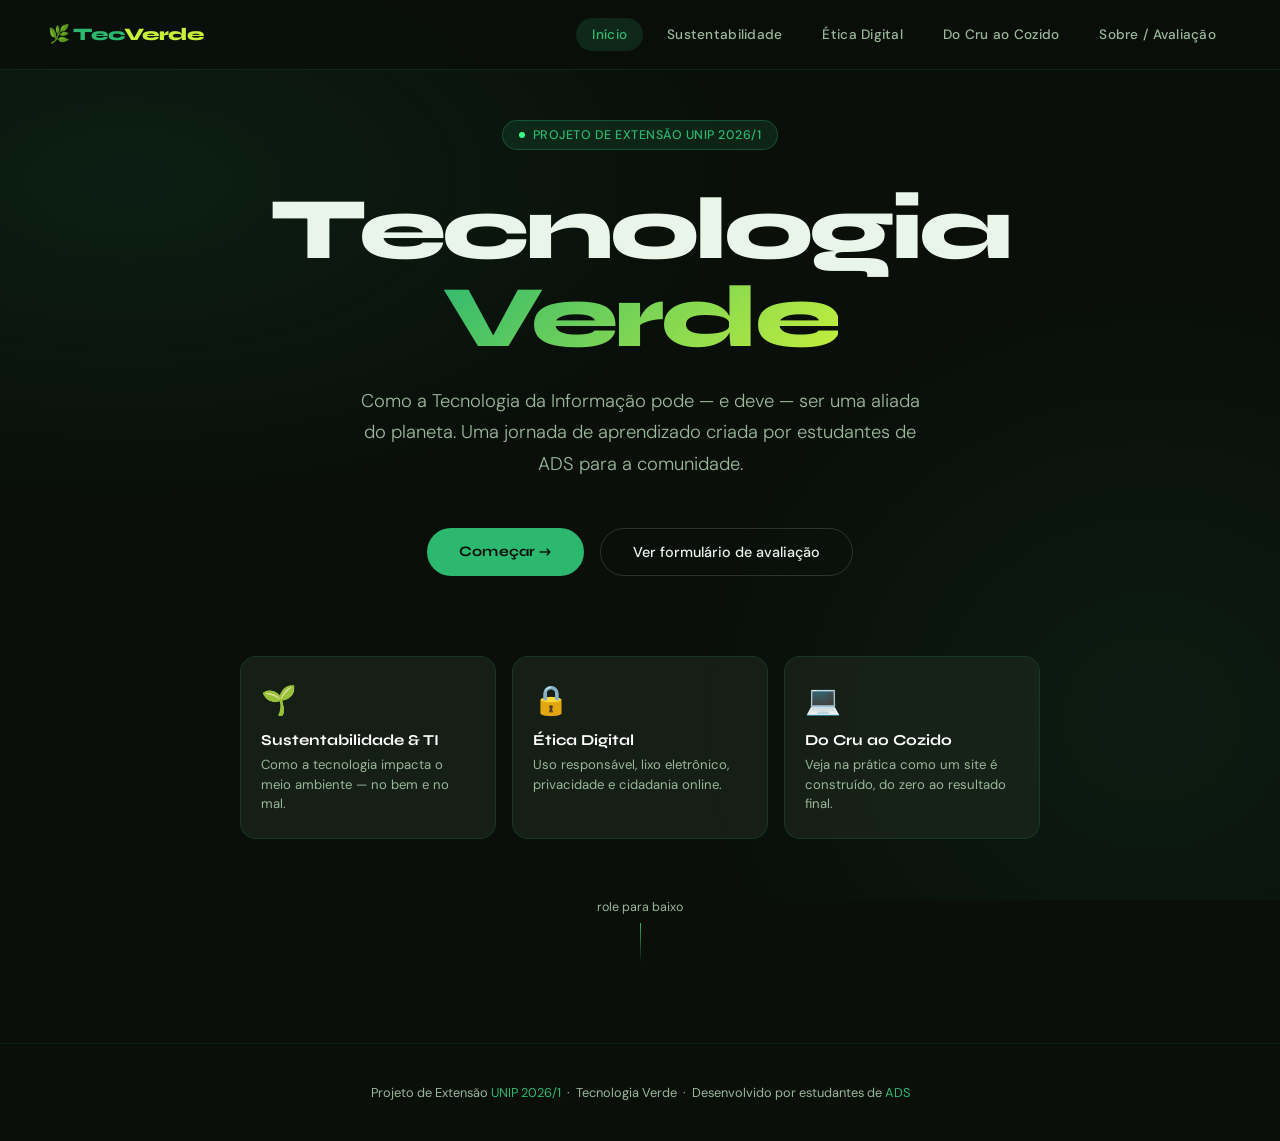
==== index.html @ 6997724a "Add files via upload" ====
<!DOCTYPE html>
<html lang="pt-BR">
<head>
<meta charset="UTF-8"/>
<meta name="viewport" content="width=device-width, initial-scale=1.0"/>
<title>Tecnologia Verde — Como a TI pode ajudar o planeta</title>
<link href="https://fonts.googleapis.com/css2?family=Syne:wght@400;600;700;800&family=DM+Sans:ital,wght@0,300;0,400;0,500;1,300&display=swap" rel="stylesheet"/>
<style>
  :root {
    --verde: #1a7a4a;
    --verde-claro: #2db870;
    --verde-neon: #39ff8a;
    --preto: #0a0f0a;
    --cinza-escuro: #111811;
    --cinza: #1e2a1e;
    --cinza-medio: #2d3d2d;
    --texto: #e8f5e8;
    --texto-suave: #9ab89a;
    --branco: #ffffff;
    --amarelo: #c8f03a;
    --azul: #3ab8c8;
  }

  * { margin:0; padding:0; box-sizing:border-box; }

  html { scroll-behavior: smooth; }

  body {
    font-family: 'DM Sans', sans-serif;
    background: var(--preto);
    color: var(--texto);
    min-height: 100vh;
    overflow-x: hidden;
  }

  /* ───── FUNDO ANIMADO ───── */
  body::before {
    content: '';
    position: fixed; inset: 0;
    background:
      radial-gradient(ellipse 80% 60% at 10% 20%, rgba(26,122,74,0.15) 0%, transparent 60%),
      radial-gradient(ellipse 60% 80% at 90% 80%, rgba(45,184,112,0.08) 0%, transparent 60%);
    pointer-events: none; z-index: 0;
  }

  /* ───── NAV ───── */
  nav {
    position: fixed; top: 0; left: 0; right: 0; z-index: 100;
    display: flex; align-items: center; justify-content: space-between;
    padding: 18px 48px;
    background: rgba(10,15,10,0.85);
    backdrop-filter: blur(16px);
    border-bottom: 1px solid rgba(45,184,112,0.15);
  }

  .nav-logo {
    font-family: 'Syne', sans-serif;
    font-weight: 800; font-size: 1.1rem;
    color: var(--verde-claro);
    letter-spacing: -0.02em;
    cursor: pointer;
  }
  .nav-logo span { color: var(--amarelo); }

  .nav-links { display: flex; gap: 8px; }

  .nav-links button {
    background: none; border: none;
    font-family: 'DM Sans', sans-serif;
    font-size: 0.85rem; font-weight: 500;
    color: var(--texto-suave);
    padding: 8px 16px; border-radius: 100px;
    cursor: pointer; transition: all 0.2s;
    letter-spacing: 0.02em;
  }
  .nav-links button:hover,
  .nav-links button.ativo {
    background: rgba(45,184,112,0.15);
    color: var(--verde-claro);
  }

  /* ───── PÁGINAS ───── */
  .pagina { display: none; min-height: 100vh; position: relative; z-index: 1; padding-top: 80px; }
  .pagina.ativa { display: block; }

  /* ───── HERO (INÍCIO) ───── */
  #inicio {
    display: none;
    flex-direction: column;
    align-items: center;
    justify-content: center;
    text-align: center;
    padding: 120px 24px 80px;
    min-height: 100vh;
  }
  #inicio.ativa { display: flex; }

  .hero-badge {
    display: inline-flex; align-items: center; gap: 8px;
    background: rgba(45,184,112,0.12);
    border: 1px solid rgba(45,184,112,0.3);
    border-radius: 100px;
    padding: 6px 16px; font-size: 0.78rem;
    color: var(--verde-claro); font-weight: 500;
    margin-bottom: 36px; letter-spacing: 0.04em;
    text-transform: uppercase;
    animation: fadeDown 0.6s ease both;
  }
  .hero-badge::before {
    content: ''; width: 6px; height: 6px;
    background: var(--verde-neon); border-radius: 50%;
    animation: pulso 2s infinite;
  }

  @keyframes pulso {
    0%,100% { opacity:1; transform:scale(1); }
    50% { opacity:0.4; transform:scale(1.4); }
  }

  .hero-titulo {
    font-family: 'Syne', sans-serif;
    font-size: clamp(2.8rem, 7vw, 5.5rem);
    font-weight: 800;
    line-height: 1.0;
    letter-spacing: -0.04em;
    margin-bottom: 24px;
    animation: fadeUp 0.7s 0.1s ease both;
  }
  .hero-titulo .destaque {
    background: linear-gradient(135deg, var(--verde-claro), var(--amarelo));
    -webkit-background-clip: text; -webkit-text-fill-color: transparent;
    background-clip: text;
  }

  .hero-sub {
    font-size: 1.15rem; font-weight: 300;
    color: var(--texto-suave); max-width: 580px;
    line-height: 1.7; margin-bottom: 48px;
    animation: fadeUp 0.7s 0.2s ease both;
  }

  .hero-btns {
    display: flex; gap: 16px; flex-wrap: wrap; justify-content: center;
    animation: fadeUp 0.7s 0.3s ease both;
  }

  .btn-primario {
    background: var(--verde-claro);
    color: var(--preto); font-family: 'Syne', sans-serif;
    font-weight: 700; font-size: 0.9rem;
    padding: 14px 32px; border-radius: 100px;
    border: none; cursor: pointer;
    transition: all 0.2s; letter-spacing: 0.02em;
  }
  .btn-primario:hover { background: var(--verde-neon); transform: translateY(-2px); }

  .btn-secundario {
    background: transparent;
    color: var(--texto); font-family: 'DM Sans', sans-serif;
    font-weight: 500; font-size: 0.9rem;
    padding: 14px 32px; border-radius: 100px;
    border: 1px solid rgba(255,255,255,0.15); cursor: pointer;
    transition: all 0.2s;
  }
  .btn-secundario:hover { border-color: var(--verde-claro); color: var(--verde-claro); }

  /* cards do hero */
  .hero-cards {
    display: grid; grid-template-columns: repeat(3,1fr);
    gap: 16px; max-width: 800px; width: 100%;
    margin-top: 80px;
    animation: fadeUp 0.7s 0.4s ease both;
  }
  @media(max-width:640px){ .hero-cards { grid-template-columns: 1fr; } }

  .hero-card {
    background: rgba(30,42,30,0.6);
    border: 1px solid rgba(45,184,112,0.15);
    border-radius: 16px; padding: 24px 20px;
    text-align: left; cursor: pointer;
    transition: all 0.25s;
  }
  .hero-card:hover {
    border-color: var(--verde-claro);
    transform: translateY(-4px);
    background: rgba(30,42,30,0.9);
  }
  .hero-card .icone { font-size: 1.8rem; margin-bottom: 12px; }
  .hero-card h3 {
    font-family: 'Syne', sans-serif;
    font-size: 0.95rem; font-weight: 700;
    margin-bottom: 6px; color: var(--branco);
  }
  .hero-card p { font-size: 0.82rem; color: var(--texto-suave); line-height: 1.5; }

  /* ───── SEÇÕES INTERNAS ───── */
  .secao {
    max-width: 900px; margin: 0 auto;
    padding: 60px 32px 80px;
  }

  .secao-tag {
    display: inline-block;
    font-size: 0.72rem; font-weight: 600; letter-spacing: 0.1em;
    text-transform: uppercase; color: var(--verde-claro);
    background: rgba(45,184,112,0.1);
    border: 1px solid rgba(45,184,112,0.25);
    padding: 4px 12px; border-radius: 100px;
    margin-bottom: 20px;
  }

  .secao-titulo {
    font-family: 'Syne', sans-serif;
    font-size: clamp(2rem, 4vw, 3rem);
    font-weight: 800; letter-spacing: -0.03em;
    line-height: 1.1; margin-bottom: 16px;
  }
  .secao-titulo .verde { color: var(--verde-claro); }

  .secao-intro {
    font-size: 1.05rem; color: var(--texto-suave);
    line-height: 1.8; max-width: 680px; margin-bottom: 48px;
  }

  /* ───── CARDS DE CONTEÚDO ───── */
  .grid-cards {
    display: grid; gap: 20px;
    grid-template-columns: repeat(auto-fit, minmax(260px, 1fr));
  }

  .card {
    background: var(--cinza);
    border: 1px solid rgba(45,184,112,0.12);
    border-radius: 20px; padding: 28px 24px;
    transition: all 0.25s;
  }
  .card:hover {
    border-color: rgba(45,184,112,0.4);
    transform: translateY(-3px);
  }

  .card-emoji { font-size: 2rem; margin-bottom: 14px; display: block; }
  .card h3 {
    font-family: 'Syne', sans-serif;
    font-size: 1rem; font-weight: 700;
    margin-bottom: 10px; color: var(--branco);
  }
  .card p { font-size: 0.88rem; color: var(--texto-suave); line-height: 1.65; }

  /* destaque colorido */
  .card.destaque-verde { border-color: rgba(45,184,112,0.4); background: rgba(26,122,74,0.2); }
  .card.destaque-amarelo { border-color: rgba(200,240,58,0.3); background: rgba(200,240,58,0.06); }
  .card.destaque-azul { border-color: rgba(58,184,200,0.3); background: rgba(58,184,200,0.06); }

  /* ───── BLOCO CÓDIGO (demonstração) ───── */
  .codigo-bloco {
    background: #0d1a0d;
    border: 1px solid rgba(45,184,112,0.2);
    border-radius: 16px; overflow: hidden;
    margin: 32px 0;
  }
  .codigo-header {
    display: flex; align-items: center; gap: 8px;
    padding: 12px 20px;
    background: rgba(45,184,112,0.08);
    border-bottom: 1px solid rgba(45,184,112,0.1);
  }
  .codigo-header span { width:12px;height:12px;border-radius:50%; }
  .dot-r{background:#ff5f56;} .dot-y{background:#ffbd2e;} .dot-g{background:#27c93f;}
  .codigo-label {
    margin-left: 8px; font-size: 0.78rem;
    color: var(--texto-suave); font-family: monospace;
  }
  pre {
    padding: 24px; overflow-x: auto;
    font-size: 0.85rem; line-height: 1.7;
    font-family: 'Courier New', monospace;
    color: #c8f03a;
  }
  .c-tag { color: #569cd6; }
  .c-attr { color: #9cdcfe; }
  .c-val { color: #ce9178; }
  .c-comment { color: #6a9955; font-style: italic; }
  .c-prop { color: #9cdcfe; }
  .c-num { color: #b5cea8; }
  .c-sel { color: #d7ba7d; }
  .c-fn { color: #dcdcaa; }
  .c-kw { color: #c586c0; }

  /* ───── LINHA DO TEMPO (Do Cru ao Cozido) ───── */
  .timeline { display: flex; flex-direction: column; gap: 0; margin: 40px 0; }
  .timeline-item {
    display: grid; grid-template-columns: 80px 1fr;
    gap: 0; position: relative;
  }
  .timeline-item:not(:last-child)::after {
    content: '';
    position: absolute;
    left: 39px; top: 52px; bottom: 0;
    width: 2px; background: rgba(45,184,112,0.2);
  }
  .timeline-numero {
    display: flex; align-items: flex-start; justify-content: center;
    padding-top: 6px;
  }
  .timeline-numero span {
    width: 40px; height: 40px;
    background: var(--cinza-medio);
    border: 2px solid rgba(45,184,112,0.3);
    border-radius: 50%;
    display: flex; align-items: center; justify-content: center;
    font-family: 'Syne', sans-serif;
    font-weight: 800; font-size: 0.9rem;
    color: var(--verde-claro); z-index:1; position:relative;
  }
  .timeline-conteudo { padding: 0 0 40px 24px; }
  .timeline-conteudo h3 {
    font-family: 'Syne', sans-serif;
    font-weight: 700; font-size: 1rem;
    color: var(--branco); margin-bottom: 6px;
  }
  .timeline-conteudo p {
    font-size: 0.87rem; color: var(--texto-suave); line-height: 1.65;
  }
  .timeline-conteudo .tl-tag {
    display: inline-block; font-size: 0.7rem;
    background: rgba(45,184,112,0.12);
    border: 1px solid rgba(45,184,112,0.25);
    color: var(--verde-claro); padding: 2px 10px;
    border-radius: 100px; margin-bottom: 8px;
    font-weight: 500; letter-spacing: 0.04em;
  }

  /* ───── QR CODE PAGE ───── */
  .qr-box {
    display: flex; flex-direction: column; align-items: center;
    gap: 24px;
    background: var(--cinza);
    border: 1px solid rgba(45,184,112,0.2);
    border-radius: 24px; padding: 48px 40px;
    text-align: center; max-width: 480px; margin: 0 auto;
  }

  .qr-placeholder {
    width: 200px; height: 200px;
    background: var(--branco); border-radius: 16px;
    display: flex; align-items: center; justify-content: center;
    flex-direction: column; gap: 8px;
    font-size: 0.8rem; color: #555;
    padding: 16px; text-align: center;
  }
  .qr-placeholder svg { width:120px; height:120px; }

  .qr-instrucao {
    font-size: 0.85rem; color: var(--texto-suave); line-height: 1.6;
  }

  .qr-link {
    font-size: 0.8rem;
    color: var(--verde-claro);
    word-break: break-all;
    background: rgba(45,184,112,0.08);
    padding: 8px 16px; border-radius: 8px;
    font-family: monospace;
  }

  .input-link {
    width: 100%; padding: 12px 16px;
    background: var(--cinza-escuro);
    border: 1px solid rgba(45,184,112,0.25);
    border-radius: 10px; color: var(--texto);
    font-family: 'DM Sans', sans-serif; font-size: 0.9rem;
    outline: none; transition: border 0.2s;
  }
  .input-link:focus { border-color: var(--verde-claro); }
  .input-link::placeholder { color: var(--texto-suave); }

  .btn-gerar {
    background: var(--verde-claro); color: var(--preto);
    font-family: 'Syne', sans-serif; font-weight: 700;
    font-size: 0.88rem; padding: 12px 28px;
    border-radius: 100px; border: none;
    cursor: pointer; transition: all 0.2s; width: 100%;
  }
  .btn-gerar:hover { background: var(--verde-neon); }

  #qr-gerado { width: 200px; height: 200px; display: none; border-radius: 12px; }

  /* ───── SOBRE O PROJETO ───── */
  .sobre-grid {
    display: grid; grid-template-columns: 1fr 1fr;
    gap: 20px; margin: 32px 0;
  }
  @media(max-width:640px){ .sobre-grid { grid-template-columns: 1fr; } }

  .sobre-item {
    background: var(--cinza); border-radius: 16px; padding: 24px;
    border: 1px solid rgba(45,184,112,0.1);
  }
  .sobre-item h4 {
    font-family: 'Syne', sans-serif; font-size: 0.85rem;
    font-weight: 700; color: var(--verde-claro);
    text-transform: uppercase; letter-spacing: 0.06em;
    margin-bottom: 10px;
  }
  .sobre-item p, .sobre-item ul {
    font-size: 0.87rem; color: var(--texto-suave); line-height: 1.7;
  }
  .sobre-item ul { padding-left: 18px; }
  .sobre-item li { margin-bottom: 4px; }

  /* ───── FOOTER ───── */
  footer {
    text-align: center; padding: 40px;
    font-size: 0.8rem; color: var(--texto-suave);
    border-top: 1px solid rgba(45,184,112,0.1);
    position: relative; z-index: 1;
  }
  footer span { color: var(--verde-claro); }

  /* ───── ANIMAÇÕES ───── */
  @keyframes fadeUp {
    from { opacity:0; transform:translateY(24px); }
    to   { opacity:1; transform:translateY(0); }
  }
  @keyframes fadeDown {
    from { opacity:0; transform:translateY(-16px); }
    to   { opacity:1; transform:translateY(0); }
  }

  .anima { animation: fadeUp 0.5s ease both; }
  .delay-1 { animation-delay: 0.1s; }
  .delay-2 { animation-delay: 0.2s; }
  .delay-3 { animation-delay: 0.3s; }

  /* divisor */
  .divisor {
    height: 1px; background: rgba(45,184,112,0.12);
    margin: 40px 0;
  }

  /* tag colorida inline */
  .pill {
    display: inline-block; padding: 2px 10px;
    border-radius: 100px; font-size: 0.78rem; font-weight: 600;
  }
  .pill-verde { background: rgba(45,184,112,0.15); color: var(--verde-claro); }
  .pill-amarelo { background: rgba(200,240,58,0.12); color: var(--amarelo); }
  .pill-azul { background: rgba(58,184,200,0.12); color: var(--azul); }

  /* destaque de número */
  .stat-row {
    display: grid; grid-template-columns: repeat(3,1fr);
    gap: 16px; margin: 32px 0;
  }
  @media(max-width:520px){ .stat-row { grid-template-columns: 1fr; } }
  .stat-box {
    background: var(--cinza); border-radius: 16px; padding: 24px;
    border: 1px solid rgba(45,184,112,0.1); text-align: center;
  }
  .stat-numero {
    font-family: 'Syne', sans-serif; font-size: 2.2rem;
    font-weight: 800; color: var(--verde-claro);
  }
  .stat-label { font-size: 0.82rem; color: var(--texto-suave); margin-top: 4px; }

  /* scroll indicator */
  .scroll-hint {
    margin-top: 60px; display: flex; flex-direction: column;
    align-items: center; gap: 8px;
    color: var(--texto-suave); font-size: 0.78rem;
    animation: fadeUp 1s 0.8s both;
  }
  .scroll-hint::after {
    content:''; width:1px; height:40px;
    background: linear-gradient(to bottom, var(--verde-claro), transparent);
    animation: scroll-line 1.5s infinite;
  }
  @keyframes scroll-line {
    0% { transform:scaleY(0); transform-origin:top; }
    50% { transform:scaleY(1); transform-origin:top; }
    51% { transform:scaleY(1); transform-origin:bottom; }
    100% { transform:scaleY(0); transform-origin:bottom; }
  }

  /* responsividade nav */
  @media(max-width:640px){
    nav { padding: 14px 20px; }
    .nav-links button { padding: 6px 10px; font-size: 0.78rem; }
    .secao { padding: 40px 20px 60px; }
    .hero-titulo { font-size: 2.4rem; }
  }
</style>
</head>
<body>

<!-- ════════════════ NAV ════════════════ -->
<nav>
  <div class="nav-logo" onclick="mostrarPagina('inicio')">🌿 Tec<span>Verde</span></div>
  <div class="nav-links">
    <button onclick="mostrarPagina('inicio')" id="btn-inicio">Início</button>
    <button onclick="mostrarPagina('sustentabilidade')" id="btn-sustentabilidade">Sustentabilidade</button>
    <button onclick="mostrarPagina('etica')" id="btn-etica">Ética Digital</button>
    <button onclick="mostrarPagina('html')" id="btn-html">Do Cru ao Cozido</button>
    <button onclick="mostrarPagina('sobre')" id="btn-sobre">Sobre / Avaliação</button>
  </div>
</nav>

<!-- ════════════════ PÁGINA: INÍCIO ════════════════ -->
<section class="pagina ativa" id="inicio">
  <div class="hero-badge">Projeto de Extensão UNIP 2026/1</div>

  <h1 class="hero-titulo">
    Tecnologia<br/>
    <span class="destaque">Verde</span>
  </h1>

  <p class="hero-sub">
    Como a Tecnologia da Informação pode — e deve — ser uma aliada do planeta.
    Uma jornada de aprendizado criada por estudantes de ADS para a comunidade.
  </p>

  <div class="hero-btns">
    <button class="btn-primario" onclick="mostrarPagina('sustentabilidade')">Começar →</button>
    <button class="btn-secundario" onclick="mostrarPagina('sobre')">Ver formulário de avaliação</button>
  </div>

  <div class="hero-cards">
    <div class="hero-card" onclick="mostrarPagina('sustentabilidade')">
      <div class="icone">🌱</div>
      <h3>Sustentabilidade & TI</h3>
      <p>Como a tecnologia impacta o meio ambiente — no bem e no mal.</p>
    </div>
    <div class="hero-card" onclick="mostrarPagina('etica')">
      <div class="icone">🔒</div>
      <h3>Ética Digital</h3>
      <p>Uso responsável, lixo eletrônico, privacidade e cidadania online.</p>
    </div>
    <div class="hero-card" onclick="mostrarPagina('html')">
      <div class="icone">💻</div>
      <h3>Do Cru ao Cozido</h3>
      <p>Veja na prática como um site é construído, do zero ao resultado final.</p>
    </div>
  </div>

  <div class="scroll-hint">role para baixo</div>
</section>

<!-- ════════════════ PÁGINA: SUSTENTABILIDADE ════════════════ -->
<section class="pagina" id="sustentabilidade">
  <div class="secao">
    <span class="secao-tag">🌿 Módulo 1</span>
    <h2 class="secao-titulo">TI e <span class="verde">Sustentabilidade</span></h2>
    <p class="secao-intro">
      A tecnologia não é neutra. Ela consome energia, gera resíduos e pode acelerar ou
      desacelerar as mudanças climáticas. Mas também é uma das ferramentas mais poderosas
      que temos para construir um futuro mais verde.
    </p>

    <div class="stat-row anima">
      <div class="stat-box">
        <div class="stat-numero">4%</div>
        <div class="stat-label">das emissões globais de CO₂ vêm do setor digital</div>
      </div>
      <div class="stat-box">
        <div class="stat-numero">50M t</div>
        <div class="stat-label">de lixo eletrônico gerado por ano no mundo</div>
      </div>
      <div class="stat-box">
        <div class="stat-numero">70%</div>
        <div class="stat-label">dos metais tóxicos em aterros vêm de eletrônicos</div>
      </div>
    </div>

    <div class="divisor"></div>

    <h3 style="font-family:'Syne',sans-serif;font-size:1.2rem;margin-bottom:20px;color:var(--branco);">
      🔴 Impactos negativos da tecnologia
    </h3>
    <div class="grid-cards anima delay-1">
      <div class="card">
        <span class="card-emoji">⚡</span>
        <h3>Consumo de energia</h3>
        <p>Data centers globais consomem mais energia do que países inteiros. Streaming, redes sociais e buscas têm um custo energético invisível.</p>
      </div>
      <div class="card">
        <span class="card-emoji">🗑️</span>
        <h3>Lixo eletrônico (e-lixo)</h3>
        <p>Celulares, computadores e cabos descartados contêm chumbo, mercúrio e cádmio — venenos que contaminam solo e água.</p>
      </div>
      <div class="card">
        <span class="card-emoji">🏭</span>
        <h3>Fabricação poluente</h3>
        <p>Produzir um único smartphone emite tanto CO₂ quanto usar o aparelho por 10 anos. A extração de minerais raros degrada ecossistemas.</p>
      </div>
    </div>

    <div class="divisor"></div>

    <h3 style="font-family:'Syne',sans-serif;font-size:1.2rem;margin-bottom:20px;color:var(--branco);">
      🟢 Como a TI ajuda o planeta
    </h3>
    <div class="grid-cards anima delay-2">
      <div class="card destaque-verde">
        <span class="card-emoji">☀️</span>
        <h3>Energia renovável inteligente</h3>
        <p>Algoritmos de IA gerenciam redes elétricas solares e eólicas, otimizando a distribuição de energia limpa em tempo real.</p>
      </div>
      <div class="card destaque-verde">
        <span class="card-emoji">🌾</span>
        <h3>Agricultura de precisão</h3>
        <p>Sensores e drones monitoram plantações, reduzindo até 40% o uso de água e agrotóxicos sem diminuir a produtividade.</p>
      </div>
      <div class="card destaque-verde">
        <span class="card-emoji">🚌</span>
        <h3>Mobilidade sustentável</h3>
        <p>Apps de transporte coletivo, rotas inteligentes e veículos elétricos conectados reduzem emissões nas cidades.</p>
      </div>
      <div class="card destaque-verde">
        <span class="card-emoji">♻️</span>
        <h3>Gestão de resíduos</h3>
        <p>Plataformas digitais conectam geradores de lixo eletrônico a pontos de coleta e reciclagem, facilitando o descarte correto.</p>
      </div>
      <div class="card destaque-verde">
        <span class="card-emoji">🌡️</span>
        <h3>Monitoramento ambiental</h3>
        <p>Satélites e sensores IoT rastreiam desmatamento, qualidade do ar e temperatura dos oceanos em tempo real.</p>
      </div>
      <div class="card destaque-verde">
        <span class="card-emoji">📚</span>
        <h3>Educação à distância</h3>
        <p>Aulas online reduzem o deslocamento de milhões de pessoas, economizando combustível e emissões de carbono.</p>
      </div>
    </div>

    <div class="divisor"></div>

    <h3 style="font-family:'Syne',sans-serif;font-size:1.2rem;margin-bottom:20px;color:var(--branco);">
      💡 O que você pode fazer hoje
    </h3>
    <div class="grid-cards anima delay-3">
      <div class="card destaque-amarelo">
        <span class="card-emoji">🔌</span>
        <h3>Desconecte carregadores</h3>
        <p>Carregadores na tomada sem uso consomem energia mesmo sem o aparelho. Desligar pode economizar até R$ 50/ano.</p>
      </div>
      <div class="card destaque-amarelo">
        <span class="card-emoji">📱</span>
        <h3>Use mais, troque menos</h3>
        <p>Reparar e usar o celular por mais tempo é muito mais sustentável do que comprar um novo a cada lançamento.</p>
      </div>
      <div class="card destaque-amarelo">
        <span class="card-emoji">🖨️</span>
        <h3>Imprima menos</h3>
        <p>Documentos digitais, assinaturas eletrônicas e notas fiscais online reduzem enormemente o uso de papel e tinta.</p>
      </div>
    </div>

    <div style="margin-top:48px;text-align:center;">
      <button class="btn-primario" onclick="mostrarPagina('etica')">Próximo: Ética Digital →</button>
    </div>
  </div>
</section>

<!-- ════════════════ PÁGINA: ÉTICA ════════════════ -->
<section class="pagina" id="etica">
  <div class="secao">
    <span class="secao-tag">🔒 Módulo 2</span>
    <h2 class="secao-titulo">Ética <span class="verde">Digital</span></h2>
    <p class="secao-intro">
      Ter acesso à tecnologia traz responsabilidades. Ética digital é sobre como nos
      comportamos no mundo online — com outras pessoas, com o meio ambiente e com nós mesmos.
    </p>

    <div class="grid-cards anima">
      <div class="card destaque-azul">
        <span class="card-emoji">🛡️</span>
        <h3>Privacidade de dados</h3>
        <p>Cada app que instalamos coleta dados nossos. Saber o que compartilhamos e com quem é o primeiro passo para a autonomia digital.</p>
      </div>
      <div class="card destaque-azul">
        <span class="card-emoji">📢</span>
        <h3>Desinformação</h3>
        <p>Checar fontes antes de compartilhar é ética. Fake news sobre meio ambiente causam danos reais às políticas de sustentabilidade.</p>
      </div>
      <div class="card destaque-azul">
        <span class="card-emoji">🤝</span>
        <h3>Inclusão digital</h3>
        <p>Criar tecnologia acessível — para idosos, pessoas com deficiência, populações rurais — é uma questão ética fundamental.</p>
      </div>
      <div class="card destaque-azul">
        <span class="card-emoji">🤖</span>
        <h3>IA e responsabilidade</h3>
        <p>Algoritmos podem reproduzir preconceitos. Questionar os sistemas que usamos é parte de ser um cidadão digital consciente.</p>
      </div>
      <div class="card destaque-azul">
        <span class="card-emoji">⚖️</span>
        <h3>Direitos autorais</h3>
        <p>Usar imagens, músicas e textos da internet sem permissão é infração. Respeitar a criação alheia é ética básica no mundo digital.</p>
      </div>
      <div class="card destaque-azul">
        <span class="card-emoji">♻️</span>
        <h3>Descarte responsável</h3>
        <p>Jogarem eletrônicos no lixo comum é crime ambiental no Brasil (Lei 12.305/2010). Procure pontos de coleta na sua cidade.</p>
      </div>
    </div>

    <div class="divisor"></div>

    <h3 style="font-family:'Syne',sans-serif;font-size:1.2rem;margin-bottom:24px;color:var(--branco);">
      📋 Os 5 princípios da cidadania digital
    </h3>

    <div class="timeline anima delay-1">
      <div class="timeline-item">
        <div class="timeline-numero"><span>1</span></div>
        <div class="timeline-conteudo">
          <span class="tl-tag">Respeito</span>
          <h3>Trate as pessoas como gostaria de ser tratado</h3>
          <p>Online ou offline, as mesmas regras de respeito se aplicam. Comentários, mensagens e postagens têm impacto real em pessoas reais.</p>
        </div>
      </div>
      <div class="timeline-item">
        <div class="timeline-numero"><span>2</span></div>
        <div class="timeline-conteudo">
          <span class="tl-tag">Educação</span>
          <h3>Aprenda e ensine o uso seguro da tecnologia</h3>
          <p>Compartilhar conhecimento sobre segurança digital com familiares — especialmente crianças e idosos — é um ato de cuidado comunitário.</p>
        </div>
      </div>
      <div class="timeline-item">
        <div class="timeline-numero"><span>3</span></div>
        <div class="timeline-conteudo">
          <span class="tl-tag">Responsabilidade</span>
          <h3>Pense antes de publicar</h3>
          <p>Uma vez publicado, o conteúdo pode se espalhar indefinidamente. Pergunte-se: "Isso é verdadeiro? É necessário? É gentil?"</p>
        </div>
      </div>
      <div class="timeline-item">
        <div class="timeline-numero"><span>4</span></div>
        <div class="timeline-conteudo">
          <span class="tl-tag">Segurança</span>
          <h3>Proteja seus dados e os dos outros</h3>
          <p>Senhas fortes, autenticação em dois fatores e cuidado com links suspeitos são hábitos que protegem toda a rede ao seu redor.</p>
        </div>
      </div>
      <div class="timeline-item">
        <div class="timeline-numero"><span>5</span></div>
        <div class="timeline-conteudo">
          <span class="tl-tag">Sustentabilidade</span>
          <h3>Conecte o digital ao ambiental</h3>
          <p>Cada escolha tecnológica tem uma pegada ambiental. Consumir com consciência, descartar corretamente e preferir soluções verdes faz diferença.</p>
        </div>
      </div>
    </div>

    <div style="margin-top:48px;text-align:center;">
      <button class="btn-primario" onclick="mostrarPagina('html')">Próximo: Do Cru ao Cozido →</button>
    </div>
  </div>
</section>

<!-- ════════════════ PÁGINA: DO CRU AO COZIDO ════════════════ -->
<section class="pagina" id="html">
  <div class="secao">
    <span class="secao-tag">💻 Módulo 3</span>
    <h2 class="secao-titulo">Do <span class="verde">Cru</span> ao Cozido</h2>
    <p class="secao-intro">
      Como um site nasce do zero? Neste módulo mostramos, passo a passo, a construção de uma
      página web — do HTML puro (o esqueleto) até o resultado visual final com CSS e interações com JavaScript.
    </p>

    <!-- ETAPA 1: HTML -->
    <div class="timeline anima">

      <div class="timeline-item">
        <div class="timeline-numero"><span>1</span></div>
        <div class="timeline-conteudo">
          <span class="tl-tag">🦴 HTML — O Esqueleto</span>
          <h3>Estrutura básica de qualquer página web</h3>
          <p>HTML (HyperText Markup Language) é a linguagem que define o <em>conteúdo</em> e a <em>estrutura</em> da página. Sem CSS, parece um documento de texto puro — mas é a fundação de tudo.</p>

          <div class="codigo-bloco" style="margin-top:16px;">
            <div class="codigo-header">
              <span class="dot-r"></span><span class="dot-y"></span><span class="dot-g"></span>
              <span class="codigo-label">index.html — estrutura básica</span>
            </div>
<pre><span class="c-comment">&lt;!-- Toda página começa assim: --&gt;</span>
<span class="c-tag">&lt;!DOCTYPE html&gt;</span>
<span class="c-tag">&lt;html</span> <span class="c-attr">lang</span>=<span class="c-val">"pt-BR"</span><span class="c-tag">&gt;</span>
<span class="c-tag">&lt;head&gt;</span>
  <span class="c-tag">&lt;meta</span> <span class="c-attr">charset</span>=<span class="c-val">"UTF-8"</span><span class="c-tag">/&gt;</span>
  <span class="c-tag">&lt;title&gt;</span>Tecnologia Verde<span class="c-tag">&lt;/title&gt;</span>
<span class="c-tag">&lt;/head&gt;</span>
<span class="c-tag">&lt;body&gt;</span>

  <span class="c-tag">&lt;h1&gt;</span>Tecnologia Verde 🌿<span class="c-tag">&lt;/h1&gt;</span>
  <span class="c-tag">&lt;p&gt;</span>Como a TI pode ajudar o planeta.<span class="c-tag">&lt;/p&gt;</span>
  <span class="c-tag">&lt;a</span> <span class="c-attr">href</span>=<span class="c-val">"sustentabilidade.html"</span><span class="c-tag">&gt;</span>
    Saiba mais
  <span class="c-tag">&lt;/a&gt;</span>

<span class="c-tag">&lt;/body&gt;</span>
<span class="c-tag">&lt;/html&gt;</span></pre>
          </div>
          <p style="margin-top:12px;font-size:0.82rem;color:var(--texto-suave);">
            ☝️ Isso é um site funcional. Feio, mas funcional. Agora vem o CSS.
          </p>
        </div>
      </div>

      <div class="timeline-item">
        <div class="timeline-numero"><span>2</span></div>
        <div class="timeline-conteudo">
          <span class="tl-tag">🎨 CSS — A Roupa</span>
          <h3>Transformando texto em design</h3>
          <p>CSS (Cascading Style Sheets) é responsável pela aparência visual: cores, fontes, espaçamentos, layout. É aqui que o site ganha identidade.</p>

          <div class="codigo-bloco" style="margin-top:16px;">
            <div class="codigo-header">
              <span class="dot-r"></span><span class="dot-y"></span><span class="dot-g"></span>
              <span class="codigo-label">style.css — adicionando visual</span>
            </div>
<pre><span class="c-comment">/* Variáveis de cor — fácil de manter */</span>
<span class="c-sel">:root</span> {
  <span class="c-prop">--verde</span>: <span class="c-num">#2db870</span>;
  <span class="c-prop">--fundo</span>: <span class="c-num">#0a0f0a</span>;
  <span class="c-prop">--texto</span>: <span class="c-num">#e8f5e8</span>;
}

<span class="c-comment">/* Estilizando o corpo da página */</span>
<span class="c-sel">body</span> {
  <span class="c-prop">background</span>: <span class="c-fn">var</span>(<span class="c-num">--fundo</span>);
  <span class="c-prop">color</span>: <span class="c-fn">var</span>(<span class="c-num">--texto</span>);
  <span class="c-prop">font-family</span>: <span class="c-val">'DM Sans'</span>, sans-serif;
  <span class="c-prop">padding</span>: <span class="c-num">40px</span>;
}

<span class="c-comment">/* Título grande e verde */</span>
<span class="c-sel">h1</span> {
  <span class="c-prop">font-size</span>: <span class="c-num">3rem</span>;
  <span class="c-prop">color</span>: <span class="c-fn">var</span>(<span class="c-num">--verde</span>);
  <span class="c-prop">font-weight</span>: <span class="c-num">800</span>;
}</pre>
          </div>
        </div>
      </div>

      <div class="timeline-item">
        <div class="timeline-numero"><span>3</span></div>
        <div class="timeline-conteudo">
          <span class="tl-tag">⚡ JavaScript — O Movimento</span>
          <h3>Dando vida e interatividade à página</h3>
          <p>JavaScript é a linguagem de programação do navegador. Com ela criamos menus, animações, formulários dinâmicos e muito mais.</p>

          <div class="codigo-bloco" style="margin-top:16px;">
            <div class="codigo-header">
              <span class="dot-r"></span><span class="dot-y"></span><span class="dot-g"></span>
              <span class="codigo-label">script.js — interatividade</span>
            </div>
<pre><span class="c-comment">// Mostra uma mensagem ao clicar no botão</span>
<span class="c-kw">const</span> botao = document.<span class="c-fn">querySelector</span>(<span class="c-val">"button"</span>);

botao.<span class="c-fn">addEventListener</span>(<span class="c-val">"click"</span>, <span class="c-kw">function</span>() {

  <span class="c-comment">// Muda o texto do botão</span>
  botao.textContent = <span class="c-val">"Obrigado! ♻️"</span>;

  <span class="c-comment">// Muda a cor de fundo</span>
  botao.style.background = <span class="c-val">"#2db870"</span>;

  <span class="c-comment">// Mostra um alerta</span>
  <span class="c-fn">alert</span>(<span class="c-val">"Você se comprometeu com o planeta! 🌱"</span>);

});</pre>
          </div>
        </div>
      </div>

      <div class="timeline-item">
        <div class="timeline-numero"><span>4</span></div>
        <div class="timeline-conteudo">
          <span class="tl-tag">🍽️ Resultado Final — Cozido!</span>
          <h3>HTML + CSS + JS = Este site que você está vendo</h3>
          <p>O site que você está navegando agora foi criado exatamente assim: estrutura HTML, estilo CSS e interatividade com JavaScript. Tudo com tema de sustentabilidade — tecnologia e meio ambiente juntos.</p>

          <div style="margin-top:16px;padding:20px;background:rgba(45,184,112,0.08);border:1px solid rgba(45,184,112,0.25);border-radius:12px;">
            <p style="font-size:0.88rem;color:var(--texto-suave);line-height:1.7;">
              🎯 <strong style="color:var(--branco);">Demonstração ao vivo:</strong> Durante a apresentação, o grupo mostrará este processo em tempo real — abrindo o Bloco de Notas, digitando o HTML, salvando como <code style="color:var(--verde-claro);background:rgba(45,184,112,0.1);padding:2px 6px;border-radius:4px;">.html</code> e abrindo no navegador. Em minutos, o público verá um site nascer do zero.
            </p>
          </div>
        </div>
      </div>
    </div>

    <div style="margin-top:48px;text-align:center;">
      <button class="btn-primario" onclick="mostrarPagina('sobre')">Próximo: Avaliação →</button>
    </div>
  </div>
</section>

<!-- ════════════════ PÁGINA: SOBRE / QR CODE ════════════════ -->
<section class="pagina" id="sobre">
  <div class="secao">
    <span class="secao-tag">📋 Sobre o Projeto</span>
    <h2 class="secao-titulo">Avaliação & <span class="verde">Projeto</span></h2>
    <p class="secao-intro">
      Gostou do que viu? Ajude nossa equipe respondendo o formulário de avaliação — leva menos de 2 minutos!
      Use o QR Code abaixo ou clique no link.
    </p>

    <!-- QR CODE BOX -->
    <div class="qr-box anima">
      <h3 style="font-family:'Syne',sans-serif;font-size:1.1rem;font-weight:700;">📱 Formulário de Avaliação</h3>
      <p class="qr-instrucao">Cole o link do seu Google Forms abaixo e clique em <strong>Gerar QR Code</strong> para criar o código automaticamente.</p>

      <input type="url" class="input-link" id="input-forms"
        placeholder="https://forms.gle/seulink..."
        value=""/>

      <button class="btn-gerar" onclick="gerarQR()">Gerar QR Code</button>

      <div id="qr-wrapper" style="display:none;flex-direction:column;align-items:center;gap:16px;">
        <img id="qr-gerado" src="" alt="QR Code do formulário"/>
        <p class="qr-instrucao">✅ QR Code gerado! Clique com o botão direito para salvar e imprimir.</p>
        <a id="qr-link-direto" href="#" target="_blank" class="qr-link">Acessar formulário →</a>
      </div>

      <div id="qr-placeholder-default" style="display:flex;flex-direction:column;align-items:center;gap:8px;">
        <div class="qr-placeholder">
          <svg viewBox="0 0 100 100" xmlns="http://www.w3.org/2000/svg">
            <rect x="10" y="10" width="35" height="35" fill="none" stroke="#ccc" stroke-width="4"/>
            <rect x="18" y="18" width="19" height="19" fill="#ccc"/>
            <rect x="55" y="10" width="35" height="35" fill="none" stroke="#ccc" stroke-width="4"/>
            <rect x="63" y="18" width="19" height="19" fill="#ccc"/>
            <rect x="10" y="55" width="35" height="35" fill="none" stroke="#ccc" stroke-width="4"/>
            <rect x="18" y="63" width="19" height="19" fill="#ccc"/>
            <rect x="55" y="55" width="8" height="8" fill="#ccc"/>
            <rect x="69" y="55" width="8" height="8" fill="#ccc"/>
            <rect x="55" y="69" width="8" height="8" fill="#ccc"/>
            <rect x="83" y="69" width="8" height="8" fill="#ccc"/>
            <rect x="69" y="83" width="21" height="8" fill="#ccc"/>
          </svg>
          <span style="color:#888;font-size:0.75rem;">Cole o link e gere o QR</span>
        </div>
      </div>
    </div>

    <div class="divisor"></div>

    <!-- SOBRE O PROJETO -->
    <h3 style="font-family:'Syne',sans-serif;font-size:1.2rem;margin-bottom:20px;color:var(--branco);">
      🎓 Sobre o Projeto
    </h3>

    <div class="sobre-grid anima delay-1">
      <div class="sobre-item">
        <h4>Título</h4>
        <p>Tecnologia Verde: Como a TI pode ajudar o planeta</p>
      </div>
      <div class="sobre-item">
        <h4>Programa</h4>
        <p>UNIP Sustentável — Atividades de Extensão I — 2026/1</p>
      </div>
      <div class="sobre-item">
        <h4>Cursos envolvidos</h4>
        <ul>
          <li>ADS — Análise e Desenvolvimento de Sistemas</li>
          <li>GTI — Gestão da TI</li>
          <li>Redes de Computadores</li>
          <li>Segurança da Informação</li>
        </ul>
      </div>
      <div class="sobre-item">
        <h4>Objetivo Geral</h4>
        <p>Integrar tecnologia e sustentabilidade por meio de ações educativas, promovendo conscientização ambiental e formação cidadã.</p>
      </div>
      <div class="sobre-item">
        <h4>Público-alvo</h4>
        <p>Comunidade local: escolas públicas, associações de moradores, organizações comunitárias.</p>
      </div>
      <div class="sobre-item">
        <h4>Produto desenvolvido</h4>
        <p>Site educativo interativo demonstrando a construção de páginas web aliada ao conteúdo de sustentabilidade e ética digital.</p>
      </div>
    </div>
  </div>
</section>

<!-- ════════════════ FOOTER ════════════════ -->
<footer>
  Projeto de Extensão <span>UNIP 2026/1</span> &nbsp;·&nbsp;
  Tecnologia Verde &nbsp;·&nbsp;
  Desenvolvido por estudantes de <span>ADS</span>
</footer>

<!-- Interação do site -->
<script src="script.js"></script>
</body>
</html>
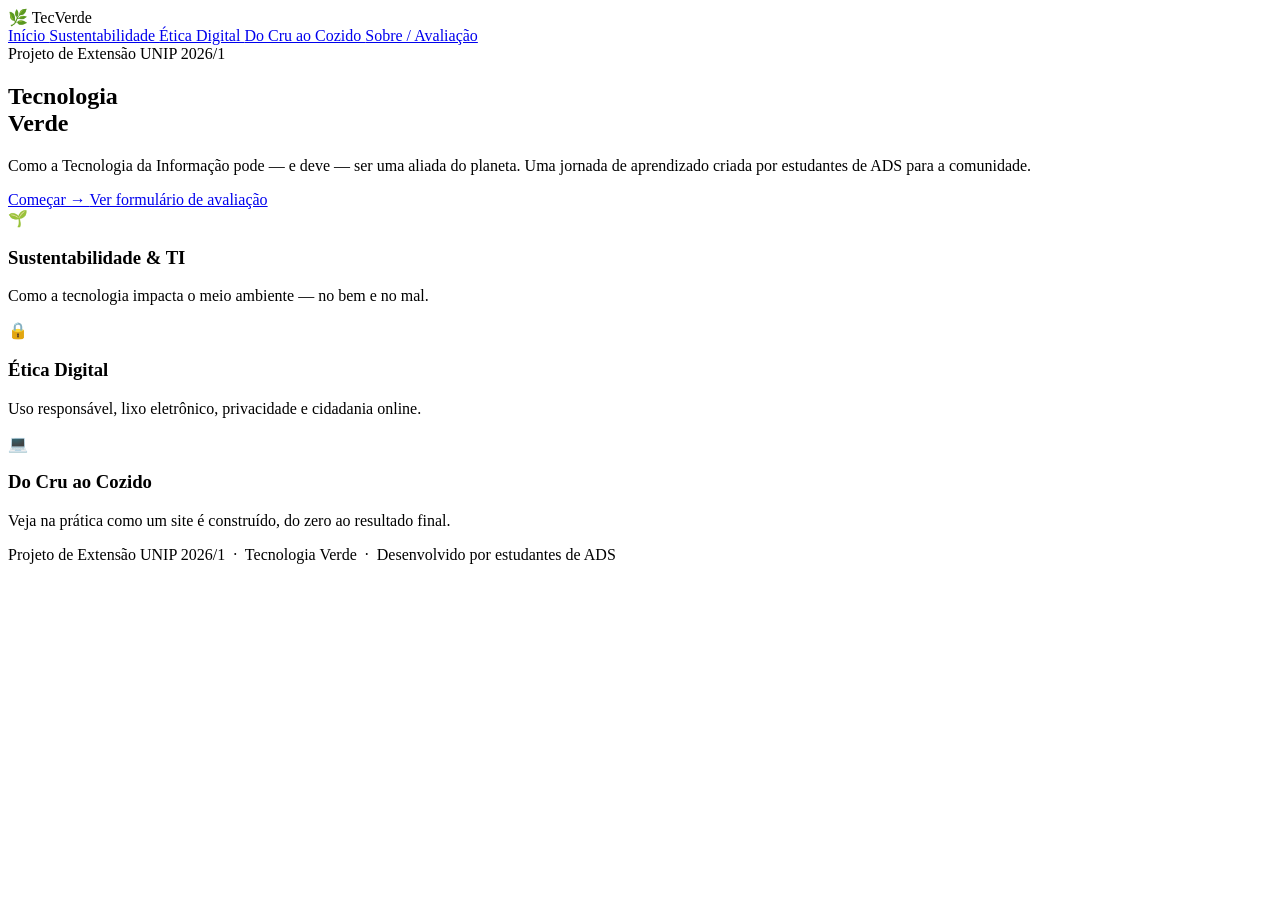
==== commit 66eea5ff: "Adicionando todos os arquivos HTML Aqui está cada aba do nosso projeto, separado em um arquivo HTML." ====
--- a/index.html
+++ b/index.html
@@ -1,1000 +1,90 @@
-<!DOCTYPE html>
+<!doctype html>
 <html lang="pt-BR">
 <head>
-<meta charset="UTF-8"/>
-<meta name="viewport" content="width=device-width, initial-scale=1.0"/>
-<title>Tecnologia Verde — Como a TI pode ajudar o planeta</title>
-<link href="https://fonts.googleapis.com/css2?family=Syne:wght@400;600;700;800&family=DM+Sans:ital,wght@0,300;0,400;0,500;1,300&display=swap" rel="stylesheet"/>
-<style>
-  :root {
-    --verde: #1a7a4a;
-    --verde-claro: #2db870;
-    --verde-neon: #39ff8a;
-    --preto: #0a0f0a;
-    --cinza-escuro: #111811;
-    --cinza: #1e2a1e;
-    --cinza-medio: #2d3d2d;
-    --texto: #e8f5e8;
-    --texto-suave: #9ab89a;
-    --branco: #ffffff;
-    --amarelo: #c8f03a;
-    --azul: #3ab8c8;
-  }
+    <meta charset="UTF-8" />
+    <meta name="viewport" content="width=device-width, initial-scale=1.0" />
+    <title>Tecnologia Verde — Como a TI pode ajudar o planeta</title>    
+    <link href="https://fonts.googleapis.com/css2?family=Syne:wght@400;600;700;800&family=DM+Sans:ital,wght@0,300;0,400;0,500;1,300&display=swap" rel="stylesheet"/>
+    <link rel="stylesheet" href="style.css" />
+    <link rel="icon" type="image/png" href="plantar.png">
+    <script src="script.js"></script>
+</head>
+ <body>
+   <!-- ════════════════ NAV ════════════════ -->
+    <nav>
+      <div class="nav-logo">
+        🌿 Tec<span>Verde</span>
+      </div>
+      <div class="nav-links">
+        <a href="index.html" id="btn-inicio">
+          Início
+        </a>
+        <a href="sustentabilidade.html" id="btn-sustentabilidade">
+          Sustentabilidade
+        </a>
+        <a href="etica.html" id="btn-etica">
+          Ética Digital
+        </a>
+        <a href="cru-ao-cozido.html" id="btn-html">
+          Do Cru ao Cozido
+        </a>
+        <a href="sobre.html" id="btn-sobre">
+          Sobre / Avaliação
+        </a>
+      </div>
+    </nav>
 
-  * { margin:0; padding:0; box-sizing:border-box; }
+    <!-- ════════════════ PÁGINA: INÍCIO ════════════════ -->
+    <section class="pagina ativa" id="inicio">
+      <div class="hero-badge">Projeto de Extensão UNIP 2026/1</div>
 
-  html { scroll-behavior: smooth; }
+      <h1 class="hero-titulo">
+        Tecnologia<br>
+        <span class="destaque">Verde</span>
+      </h1>
 
-  body {
-    font-family: 'DM Sans', sans-serif;
-    background: var(--preto);
-    color: var(--texto);
-    min-height: 100vh;
-    overflow-x: hidden;
-  }
+      <p class="hero-sub">
+        Como a Tecnologia da Informação pode — e deve — ser uma aliada do
+        planeta. Uma jornada de aprendizado criada por estudantes de ADS para a
+        comunidade.
+      </p>
 
-  /* ───── FUNDO ANIMADO ───── */
-  body::before {
-    content: '';
-    position: fixed; inset: 0;
-    background:
-      radial-gradient(ellipse 80% 60% at 10% 20%, rgba(26,122,74,0.15) 0%, transparent 60%),
-      radial-gradient(ellipse 60% 80% at 90% 80%, rgba(45,184,112,0.08) 0%, transparent 60%);
-    pointer-events: none; z-index: 0;
-  }
+      <div class="hero-btns">
+        <a class="btn-primario" href="sustentabilidade.html">
+          Começar →
+        </a>
+        <a class="btn-secundario" href="sobre.html">
+          Ver formulário de avaliação
+        </a>
+      </div>
 
-  /* ───── NAV ───── */
-  nav {
-    position: fixed; top: 0; left: 0; right: 0; z-index: 100;
-    display: flex; align-items: center; justify-content: space-between;
-    padding: 18px 48px;
-    background: rgba(10,15,10,0.85);
-    backdrop-filter: blur(16px);
-    border-bottom: 1px solid rgba(45,184,112,0.15);
-  }
-
-  .nav-logo {
-    font-family: 'Syne', sans-serif;
-    font-weight: 800; font-size: 1.1rem;
-    color: var(--verde-claro);
-    letter-spacing: -0.02em;
-    cursor: pointer;
-  }
-  .nav-logo span { color: var(--amarelo); }
-
-  .nav-links { display: flex; gap: 8px; }
-
-  .nav-links button {
-    background: none; border: none;
-    font-family: 'DM Sans', sans-serif;
-    font-size: 0.85rem; font-weight: 500;
-    color: var(--texto-suave);
-    padding: 8px 16px; border-radius: 100px;
-    cursor: pointer; transition: all 0.2s;
-    letter-spacing: 0.02em;
-  }
-  .nav-links button:hover,
-  .nav-links button.ativo {
-    background: rgba(45,184,112,0.15);
-    color: var(--verde-claro);
-  }
-
-  /* ───── PÁGINAS ───── */
-  .pagina { display: none; min-height: 100vh; position: relative; z-index: 1; padding-top: 80px; }
-  .pagina.ativa { display: block; }
-
-  /* ───── HERO (INÍCIO) ───── */
-  #inicio {
-    display: none;
-    flex-direction: column;
-    align-items: center;
-    justify-content: center;
-    text-align: center;
-    padding: 120px 24px 80px;
-    min-height: 100vh;
-  }
-  #inicio.ativa { display: flex; }
-
-  .hero-badge {
-    display: inline-flex; align-items: center; gap: 8px;
-    background: rgba(45,184,112,0.12);
-    border: 1px solid rgba(45,184,112,0.3);
-    border-radius: 100px;
-    padding: 6px 16px; font-size: 0.78rem;
-    color: var(--verde-claro); font-weight: 500;
-    margin-bottom: 36px; letter-spacing: 0.04em;
-    text-transform: uppercase;
-    animation: fadeDown 0.6s ease both;
-  }
-  .hero-badge::before {
-    content: ''; width: 6px; height: 6px;
-    background: var(--verde-neon); border-radius: 50%;
-    animation: pulso 2s infinite;
-  }
-
-  @keyframes pulso {
-    0%,100% { opacity:1; transform:scale(1); }
-    50% { opacity:0.4; transform:scale(1.4); }
-  }
-
-  .hero-titulo {
-    font-family: 'Syne', sans-serif;
-    font-size: clamp(2.8rem, 7vw, 5.5rem);
-    font-weight: 800;
-    line-height: 1.0;
-    letter-spacing: -0.04em;
-    margin-bottom: 24px;
-    animation: fadeUp 0.7s 0.1s ease both;
-  }
-  .hero-titulo .destaque {
-    background: linear-gradient(135deg, var(--verde-claro), var(--amarelo));
-    -webkit-background-clip: text; -webkit-text-fill-color: transparent;
-    background-clip: text;
-  }
-
-  .hero-sub {
-    font-size: 1.15rem; font-weight: 300;
-    color: var(--texto-suave); max-width: 580px;
-    line-height: 1.7; margin-bottom: 48px;
-    animation: fadeUp 0.7s 0.2s ease both;
-  }
-
-  .hero-btns {
-    display: flex; gap: 16px; flex-wrap: wrap; justify-content: center;
-    animation: fadeUp 0.7s 0.3s ease both;
-  }
-
-  .btn-primario {
-    background: var(--verde-claro);
-    color: var(--preto); font-family: 'Syne', sans-serif;
-    font-weight: 700; font-size: 0.9rem;
-    padding: 14px 32px; border-radius: 100px;
-    border: none; cursor: pointer;
-    transition: all 0.2s; letter-spacing: 0.02em;
-  }
-  .btn-primario:hover { background: var(--verde-neon); transform: translateY(-2px); }
-
-  .btn-secundario {
-    background: transparent;
-    color: var(--texto); font-family: 'DM Sans', sans-serif;
-    font-weight: 500; font-size: 0.9rem;
-    padding: 14px 32px; border-radius: 100px;
-    border: 1px solid rgba(255,255,255,0.15); cursor: pointer;
-    transition: all 0.2s;
-  }
-  .btn-secundario:hover { border-color: var(--verde-claro); color: var(--verde-claro); }
-
-  /* cards do hero */
-  .hero-cards {
-    display: grid; grid-template-columns: repeat(3,1fr);
-    gap: 16px; max-width: 800px; width: 100%;
-    margin-top: 80px;
-    animation: fadeUp 0.7s 0.4s ease both;
-  }
-  @media(max-width:640px){ .hero-cards { grid-template-columns: 1fr; } }
-
-  .hero-card {
-    background: rgba(30,42,30,0.6);
-    border: 1px solid rgba(45,184,112,0.15);
-    border-radius: 16px; padding: 24px 20px;
-    text-align: left; cursor: pointer;
-    transition: all 0.25s;
-  }
-  .hero-card:hover {
-    border-color: var(--verde-claro);
-    transform: translateY(-4px);
-    background: rgba(30,42,30,0.9);
-  }
-  .hero-card .icone { font-size: 1.8rem; margin-bottom: 12px; }
-  .hero-card h3 {
-    font-family: 'Syne', sans-serif;
-    font-size: 0.95rem; font-weight: 700;
-    margin-bottom: 6px; color: var(--branco);
-  }
-  .hero-card p { font-size: 0.82rem; color: var(--texto-suave); line-height: 1.5; }
-
-  /* ───── SEÇÕES INTERNAS ───── */
-  .secao {
-    max-width: 900px; margin: 0 auto;
-    padding: 60px 32px 80px;
-  }
-
-  .secao-tag {
-    display: inline-block;
-    font-size: 0.72rem; font-weight: 600; letter-spacing: 0.1em;
-    text-transform: uppercase; color: var(--verde-claro);
-    background: rgba(45,184,112,0.1);
-    border: 1px solid rgba(45,184,112,0.25);
-    padding: 4px 12px; border-radius: 100px;
-    margin-bottom: 20px;
-  }
-
-  .secao-titulo {
-    font-family: 'Syne', sans-serif;
-    font-size: clamp(2rem, 4vw, 3rem);
-    font-weight: 800; letter-spacing: -0.03em;
-    line-height: 1.1; margin-bottom: 16px;
-  }
-  .secao-titulo .verde { color: var(--verde-claro); }
-
-  .secao-intro {
-    font-size: 1.05rem; color: var(--texto-suave);
-    line-height: 1.8; max-width: 680px; margin-bottom: 48px;
-  }
-
-  /* ───── CARDS DE CONTEÚDO ───── */
-  .grid-cards {
-    display: grid; gap: 20px;
-    grid-template-columns: repeat(auto-fit, minmax(260px, 1fr));
-  }
-
-  .card {
-    background: var(--cinza);
-    border: 1px solid rgba(45,184,112,0.12);
-    border-radius: 20px; padding: 28px 24px;
-    transition: all 0.25s;
-  }
-  .card:hover {
-    border-color: rgba(45,184,112,0.4);
-    transform: translateY(-3px);
-  }
-
-  .card-emoji { font-size: 2rem; margin-bottom: 14px; display: block; }
-  .card h3 {
-    font-family: 'Syne', sans-serif;
-    font-size: 1rem; font-weight: 700;
-    margin-bottom: 10px; color: var(--branco);
-  }
-  .card p { font-size: 0.88rem; color: var(--texto-suave); line-height: 1.65; }
-
-  /* destaque colorido */
-  .card.destaque-verde { border-color: rgba(45,184,112,0.4); background: rgba(26,122,74,0.2); }
-  .card.destaque-amarelo { border-color: rgba(200,240,58,0.3); background: rgba(200,240,58,0.06); }
-  .card.destaque-azul { border-color: rgba(58,184,200,0.3); background: rgba(58,184,200,0.06); }
-
-  /* ───── BLOCO CÓDIGO (demonstração) ───── */
-  .codigo-bloco {
-    background: #0d1a0d;
-    border: 1px solid rgba(45,184,112,0.2);
-    border-radius: 16px; overflow: hidden;
-    margin: 32px 0;
-  }
-  .codigo-header {
-    display: flex; align-items: center; gap: 8px;
-    padding: 12px 20px;
-    background: rgba(45,184,112,0.08);
-    border-bottom: 1px solid rgba(45,184,112,0.1);
-  }
-  .codigo-header span { width:12px;height:12px;border-radius:50%; }
-  .dot-r{background:#ff5f56;} .dot-y{background:#ffbd2e;} .dot-g{background:#27c93f;}
-  .codigo-label {
-    margin-left: 8px; font-size: 0.78rem;
-    color: var(--texto-suave); font-family: monospace;
-  }
-  pre {
-    padding: 24px; overflow-x: auto;
-    font-size: 0.85rem; line-height: 1.7;
-    font-family: 'Courier New', monospace;
-    color: #c8f03a;
-  }
-  .c-tag { color: #569cd6; }
-  .c-attr { color: #9cdcfe; }
-  .c-val { color: #ce9178; }
-  .c-comment { color: #6a9955; font-style: italic; }
-  .c-prop { color: #9cdcfe; }
-  .c-num { color: #b5cea8; }
-  .c-sel { color: #d7ba7d; }
-  .c-fn { color: #dcdcaa; }
-  .c-kw { color: #c586c0; }
-
-  /* ───── LINHA DO TEMPO (Do Cru ao Cozido) ───── */
-  .timeline { display: flex; flex-direction: column; gap: 0; margin: 40px 0; }
-  .timeline-item {
-    display: grid; grid-template-columns: 80px 1fr;
-    gap: 0; position: relative;
-  }
-  .timeline-item:not(:last-child)::after {
-    content: '';
-    position: absolute;
-    left: 39px; top: 52px; bottom: 0;
-    width: 2px; background: rgba(45,184,112,0.2);
-  }
-  .timeline-numero {
-    display: flex; align-items: flex-start; justify-content: center;
-    padding-top: 6px;
-  }
-  .timeline-numero span {
-    width: 40px; height: 40px;
-    background: var(--cinza-medio);
-    border: 2px solid rgba(45,184,112,0.3);
-    border-radius: 50%;
-    display: flex; align-items: center; justify-content: center;
-    font-family: 'Syne', sans-serif;
-    font-weight: 800; font-size: 0.9rem;
-    color: var(--verde-claro); z-index:1; position:relative;
-  }
-  .timeline-conteudo { padding: 0 0 40px 24px; }
-  .timeline-conteudo h3 {
-    font-family: 'Syne', sans-serif;
-    font-weight: 700; font-size: 1rem;
-    color: var(--branco); margin-bottom: 6px;
-  }
-  .timeline-conteudo p {
-    font-size: 0.87rem; color: var(--texto-suave); line-height: 1.65;
-  }
-  .timeline-conteudo .tl-tag {
-    display: inline-block; font-size: 0.7rem;
-    background: rgba(45,184,112,0.12);
-    border: 1px solid rgba(45,184,112,0.25);
-    color: var(--verde-claro); padding: 2px 10px;
-    border-radius: 100px; margin-bottom: 8px;
-    font-weight: 500; letter-spacing: 0.04em;
-  }
-
-  /* ───── QR CODE PAGE ───── */
-  .qr-box {
-    display: flex; flex-direction: column; align-items: center;
-    gap: 24px;
-    background: var(--cinza);
-    border: 1px solid rgba(45,184,112,0.2);
-    border-radius: 24px; padding: 48px 40px;
-    text-align: center; max-width: 480px; margin: 0 auto;
-  }
-
-  .qr-placeholder {
-    width: 200px; height: 200px;
-    background: var(--branco); border-radius: 16px;
-    display: flex; align-items: center; justify-content: center;
-    flex-direction: column; gap: 8px;
-    font-size: 0.8rem; color: #555;
-    padding: 16px; text-align: center;
-  }
-  .qr-placeholder svg { width:120px; height:120px; }
-
-  .qr-instrucao {
-    font-size: 0.85rem; color: var(--texto-suave); line-height: 1.6;
-  }
-
-  .qr-link {
-    font-size: 0.8rem;
-    color: var(--verde-claro);
-    word-break: break-all;
-    background: rgba(45,184,112,0.08);
-    padding: 8px 16px; border-radius: 8px;
-    font-family: monospace;
-  }
-
-  .input-link {
-    width: 100%; padding: 12px 16px;
-    background: var(--cinza-escuro);
-    border: 1px solid rgba(45,184,112,0.25);
-    border-radius: 10px; color: var(--texto);
-    font-family: 'DM Sans', sans-serif; font-size: 0.9rem;
-    outline: none; transition: border 0.2s;
-  }
-  .input-link:focus { border-color: var(--verde-claro); }
-  .input-link::placeholder { color: var(--texto-suave); }
-
-  .btn-gerar {
-    background: var(--verde-claro); color: var(--preto);
-    font-family: 'Syne', sans-serif; font-weight: 700;
-    font-size: 0.88rem; padding: 12px 28px;
-    border-radius: 100px; border: none;
-    cursor: pointer; transition: all 0.2s; width: 100%;
-  }
-  .btn-gerar:hover { background: var(--verde-neon); }
-
-  #qr-gerado { width: 200px; height: 200px; display: none; border-radius: 12px; }
-
-  /* ───── SOBRE O PROJETO ───── */
-  .sobre-grid {
-    display: grid; grid-template-columns: 1fr 1fr;
-    gap: 20px; margin: 32px 0;
-  }
-  @media(max-width:640px){ .sobre-grid { grid-template-columns: 1fr; } }
-
-  .sobre-item {
-    background: var(--cinza); border-radius: 16px; padding: 24px;
-    border: 1px solid rgba(45,184,112,0.1);
-  }
-  .sobre-item h4 {
-    font-family: 'Syne', sans-serif; font-size: 0.85rem;
-    font-weight: 700; color: var(--verde-claro);
-    text-transform: uppercase; letter-spacing: 0.06em;
-    margin-bottom: 10px;
-  }
-  .sobre-item p, .sobre-item ul {
-    font-size: 0.87rem; color: var(--texto-suave); line-height: 1.7;
-  }
-  .sobre-item ul { padding-left: 18px; }
-  .sobre-item li { margin-bottom: 4px; }
-
-  /* ───── FOOTER ───── */
-  footer {
-    text-align: center; padding: 40px;
-    font-size: 0.8rem; color: var(--texto-suave);
-    border-top: 1px solid rgba(45,184,112,0.1);
-    position: relative; z-index: 1;
-  }
-  footer span { color: var(--verde-claro); }
-
-  /* ───── ANIMAÇÕES ───── */
-  @keyframes fadeUp {
-    from { opacity:0; transform:translateY(24px); }
-    to   { opacity:1; transform:translateY(0); }
-  }
-  @keyframes fadeDown {
-    from { opacity:0; transform:translateY(-16px); }
-    to   { opacity:1; transform:translateY(0); }
-  }
-
-  .anima { animation: fadeUp 0.5s ease both; }
-  .delay-1 { animation-delay: 0.1s; }
-  .delay-2 { animation-delay: 0.2s; }
-  .delay-3 { animation-delay: 0.3s; }
-
-  /* divisor */
-  .divisor {
-    height: 1px; background: rgba(45,184,112,0.12);
-    margin: 40px 0;
-  }
-
-  /* tag colorida inline */
-  .pill {
-    display: inline-block; padding: 2px 10px;
-    border-radius: 100px; font-size: 0.78rem; font-weight: 600;
-  }
-  .pill-verde { background: rgba(45,184,112,0.15); color: var(--verde-claro); }
-  .pill-amarelo { background: rgba(200,240,58,0.12); color: var(--amarelo); }
-  .pill-azul { background: rgba(58,184,200,0.12); color: var(--azul); }
-
-  /* destaque de número */
-  .stat-row {
-    display: grid; grid-template-columns: repeat(3,1fr);
-    gap: 16px; margin: 32px 0;
-  }
-  @media(max-width:520px){ .stat-row { grid-template-columns: 1fr; } }
-  .stat-box {
-    background: var(--cinza); border-radius: 16px; padding: 24px;
-    border: 1px solid rgba(45,184,112,0.1); text-align: center;
-  }
-  .stat-numero {
-    font-family: 'Syne', sans-serif; font-size: 2.2rem;
-    font-weight: 800; color: var(--verde-claro);
-  }
-  .stat-label { font-size: 0.82rem; color: var(--texto-suave); margin-top: 4px; }
-
-  /* scroll indicator */
-  .scroll-hint {
-    margin-top: 60px; display: flex; flex-direction: column;
-    align-items: center; gap: 8px;
-    color: var(--texto-suave); font-size: 0.78rem;
-    animation: fadeUp 1s 0.8s both;
-  }
-  .scroll-hint::after {
-    content:''; width:1px; height:40px;
-    background: linear-gradient(to bottom, var(--verde-claro), transparent);
-    animation: scroll-line 1.5s infinite;
-  }
-  @keyframes scroll-line {
-    0% { transform:scaleY(0); transform-origin:top; }
-    50% { transform:scaleY(1); transform-origin:top; }
-    51% { transform:scaleY(1); transform-origin:bottom; }
-    100% { transform:scaleY(0); transform-origin:bottom; }
-  }
-
-  /* responsividade nav */
-  @media(max-width:640px){
-    nav { padding: 14px 20px; }
-    .nav-links button { padding: 6px 10px; font-size: 0.78rem; }
-    .secao { padding: 40px 20px 60px; }
-    .hero-titulo { font-size: 2.4rem; }
-  }
-</style>
-</head>
-<body>
-
-<!-- ════════════════ NAV ════════════════ -->
-<nav>
-  <div class="nav-logo" onclick="mostrarPagina('inicio')">🌿 Tec<span>Verde</span></div>
-  <div class="nav-links">
-    <button onclick="mostrarPagina('inicio')" id="btn-inicio">Início</button>
-    <button onclick="mostrarPagina('sustentabilidade')" id="btn-sustentabilidade">Sustentabilidade</button>
-    <button onclick="mostrarPagina('etica')" id="btn-etica">Ética Digital</button>
-    <button onclick="mostrarPagina('html')" id="btn-html">Do Cru ao Cozido</button>
-    <button onclick="mostrarPagina('sobre')" id="btn-sobre">Sobre / Avaliação</button>
-  </div>
-</nav>
-
-<!-- ════════════════ PÁGINA: INÍCIO ════════════════ -->
-<section class="pagina ativa" id="inicio">
-  <div class="hero-badge">Projeto de Extensão UNIP 2026/1</div>
-
-  <h1 class="hero-titulo">
-    Tecnologia<br/>
-    <span class="destaque">Verde</span>
-  </h1>
-
-  <p class="hero-sub">
-    Como a Tecnologia da Informação pode — e deve — ser uma aliada do planeta.
-    Uma jornada de aprendizado criada por estudantes de ADS para a comunidade.
-  </p>
-
-  <div class="hero-btns">
-    <button class="btn-primario" onclick="mostrarPagina('sustentabilidade')">Começar →</button>
-    <button class="btn-secundario" onclick="mostrarPagina('sobre')">Ver formulário de avaliação</button>
-  </div>
-
-  <div class="hero-cards">
-    <div class="hero-card" onclick="mostrarPagina('sustentabilidade')">
-      <div class="icone">🌱</div>
-      <h3>Sustentabilidade & TI</h3>
-      <p>Como a tecnologia impacta o meio ambiente — no bem e no mal.</p>
-    </div>
-    <div class="hero-card" onclick="mostrarPagina('etica')">
-      <div class="icone">🔒</div>
-      <h3>Ética Digital</h3>
-      <p>Uso responsável, lixo eletrônico, privacidade e cidadania online.</p>
-    </div>
-    <div class="hero-card" onclick="mostrarPagina('html')">
-      <div class="icone">💻</div>
-      <h3>Do Cru ao Cozido</h3>
-      <p>Veja na prática como um site é construído, do zero ao resultado final.</p>
-    </div>
-  </div>
-
-  <div class="scroll-hint">role para baixo</div>
-</section>
-
-<!-- ════════════════ PÁGINA: SUSTENTABILIDADE ════════════════ -->
-<section class="pagina" id="sustentabilidade">
-  <div class="secao">
-    <span class="secao-tag">🌿 Módulo 1</span>
-    <h2 class="secao-titulo">TI e <span class="verde">Sustentabilidade</span></h2>
-    <p class="secao-intro">
-      A tecnologia não é neutra. Ela consome energia, gera resíduos e pode acelerar ou
-      desacelerar as mudanças climáticas. Mas também é uma das ferramentas mais poderosas
-      que temos para construir um futuro mais verde.
-    </p>
-
-    <div class="stat-row anima">
-      <div class="stat-box">
-        <div class="stat-numero">4%</div>
-        <div class="stat-label">das emissões globais de CO₂ vêm do setor digital</div>
-      </div>
-      <div class="stat-box">
-        <div class="stat-numero">50M t</div>
-        <div class="stat-label">de lixo eletrônico gerado por ano no mundo</div>
-      </div>
-      <div class="stat-box">
-        <div class="stat-numero">70%</div>
-        <div class="stat-label">dos metais tóxicos em aterros vêm de eletrônicos</div>
-      </div>
-    </div>
-
-    <div class="divisor"></div>
-
-    <h3 style="font-family:'Syne',sans-serif;font-size:1.2rem;margin-bottom:20px;color:var(--branco);">
-      🔴 Impactos negativos da tecnologia
-    </h3>
-    <div class="grid-cards anima delay-1">
-      <div class="card">
-        <span class="card-emoji">⚡</span>
-        <h3>Consumo de energia</h3>
-        <p>Data centers globais consomem mais energia do que países inteiros. Streaming, redes sociais e buscas têm um custo energético invisível.</p>
-      </div>
-      <div class="card">
-        <span class="card-emoji">🗑️</span>
-        <h3>Lixo eletrônico (e-lixo)</h3>
-        <p>Celulares, computadores e cabos descartados contêm chumbo, mercúrio e cádmio — venenos que contaminam solo e água.</p>
-      </div>
-      <div class="card">
-        <span class="card-emoji">🏭</span>
-        <h3>Fabricação poluente</h3>
-        <p>Produzir um único smartphone emite tanto CO₂ quanto usar o aparelho por 10 anos. A extração de minerais raros degrada ecossistemas.</p>
-      </div>
-    </div>
-
-    <div class="divisor"></div>
-
-    <h3 style="font-family:'Syne',sans-serif;font-size:1.2rem;margin-bottom:20px;color:var(--branco);">
-      🟢 Como a TI ajuda o planeta
-    </h3>
-    <div class="grid-cards anima delay-2">
-      <div class="card destaque-verde">
-        <span class="card-emoji">☀️</span>
-        <h3>Energia renovável inteligente</h3>
-        <p>Algoritmos de IA gerenciam redes elétricas solares e eólicas, otimizando a distribuição de energia limpa em tempo real.</p>
-      </div>
-      <div class="card destaque-verde">
-        <span class="card-emoji">🌾</span>
-        <h3>Agricultura de precisão</h3>
-        <p>Sensores e drones monitoram plantações, reduzindo até 40% o uso de água e agrotóxicos sem diminuir a produtividade.</p>
-      </div>
-      <div class="card destaque-verde">
-        <span class="card-emoji">🚌</span>
-        <h3>Mobilidade sustentável</h3>
-        <p>Apps de transporte coletivo, rotas inteligentes e veículos elétricos conectados reduzem emissões nas cidades.</p>
-      </div>
-      <div class="card destaque-verde">
-        <span class="card-emoji">♻️</span>
-        <h3>Gestão de resíduos</h3>
-        <p>Plataformas digitais conectam geradores de lixo eletrônico a pontos de coleta e reciclagem, facilitando o descarte correto.</p>
-      </div>
-      <div class="card destaque-verde">
-        <span class="card-emoji">🌡️</span>
-        <h3>Monitoramento ambiental</h3>
-        <p>Satélites e sensores IoT rastreiam desmatamento, qualidade do ar e temperatura dos oceanos em tempo real.</p>
-      </div>
-      <div class="card destaque-verde">
-        <span class="card-emoji">📚</span>
-        <h3>Educação à distância</h3>
-        <p>Aulas online reduzem o deslocamento de milhões de pessoas, economizando combustível e emissões de carbono.</p>
-      </div>
-    </div>
-
-    <div class="divisor"></div>
-
-    <h3 style="font-family:'Syne',sans-serif;font-size:1.2rem;margin-bottom:20px;color:var(--branco);">
-      💡 O que você pode fazer hoje
-    </h3>
-    <div class="grid-cards anima delay-3">
-      <div class="card destaque-amarelo">
-        <span class="card-emoji">🔌</span>
-        <h3>Desconecte carregadores</h3>
-        <p>Carregadores na tomada sem uso consomem energia mesmo sem o aparelho. Desligar pode economizar até R$ 50/ano.</p>
-      </div>
-      <div class="card destaque-amarelo">
-        <span class="card-emoji">📱</span>
-        <h3>Use mais, troque menos</h3>
-        <p>Reparar e usar o celular por mais tempo é muito mais sustentável do que comprar um novo a cada lançamento.</p>
-      </div>
-      <div class="card destaque-amarelo">
-        <span class="card-emoji">🖨️</span>
-        <h3>Imprima menos</h3>
-        <p>Documentos digitais, assinaturas eletrônicas e notas fiscais online reduzem enormemente o uso de papel e tinta.</p>
-      </div>
-    </div>
-
-    <div style="margin-top:48px;text-align:center;">
-      <button class="btn-primario" onclick="mostrarPagina('etica')">Próximo: Ética Digital →</button>
-    </div>
-  </div>
-</section>
-
-<!-- ════════════════ PÁGINA: ÉTICA ════════════════ -->
-<section class="pagina" id="etica">
-  <div class="secao">
-    <span class="secao-tag">🔒 Módulo 2</span>
-    <h2 class="secao-titulo">Ética <span class="verde">Digital</span></h2>
-    <p class="secao-intro">
-      Ter acesso à tecnologia traz responsabilidades. Ética digital é sobre como nos
-      comportamos no mundo online — com outras pessoas, com o meio ambiente e com nós mesmos.
-    </p>
-
-    <div class="grid-cards anima">
-      <div class="card destaque-azul">
-        <span class="card-emoji">🛡️</span>
-        <h3>Privacidade de dados</h3>
-        <p>Cada app que instalamos coleta dados nossos. Saber o que compartilhamos e com quem é o primeiro passo para a autonomia digital.</p>
-      </div>
-      <div class="card destaque-azul">
-        <span class="card-emoji">📢</span>
-        <h3>Desinformação</h3>
-        <p>Checar fontes antes de compartilhar é ética. Fake news sobre meio ambiente causam danos reais às políticas de sustentabilidade.</p>
-      </div>
-      <div class="card destaque-azul">
-        <span class="card-emoji">🤝</span>
-        <h3>Inclusão digital</h3>
-        <p>Criar tecnologia acessível — para idosos, pessoas com deficiência, populações rurais — é uma questão ética fundamental.</p>
-      </div>
-      <div class="card destaque-azul">
-        <span class="card-emoji">🤖</span>
-        <h3>IA e responsabilidade</h3>
-        <p>Algoritmos podem reproduzir preconceitos. Questionar os sistemas que usamos é parte de ser um cidadão digital consciente.</p>
-      </div>
-      <div class="card destaque-azul">
-        <span class="card-emoji">⚖️</span>
-        <h3>Direitos autorais</h3>
-        <p>Usar imagens, músicas e textos da internet sem permissão é infração. Respeitar a criação alheia é ética básica no mundo digital.</p>
-      </div>
-      <div class="card destaque-azul">
-        <span class="card-emoji">♻️</span>
-        <h3>Descarte responsável</h3>
-        <p>Jogarem eletrônicos no lixo comum é crime ambiental no Brasil (Lei 12.305/2010). Procure pontos de coleta na sua cidade.</p>
-      </div>
-    </div>
-
-    <div class="divisor"></div>
-
-    <h3 style="font-family:'Syne',sans-serif;font-size:1.2rem;margin-bottom:24px;color:var(--branco);">
-      📋 Os 5 princípios da cidadania digital
-    </h3>
-
-    <div class="timeline anima delay-1">
-      <div class="timeline-item">
-        <div class="timeline-numero"><span>1</span></div>
-        <div class="timeline-conteudo">
-          <span class="tl-tag">Respeito</span>
-          <h3>Trate as pessoas como gostaria de ser tratado</h3>
-          <p>Online ou offline, as mesmas regras de respeito se aplicam. Comentários, mensagens e postagens têm impacto real em pessoas reais.</p>
+      <div class="hero-cards">
+        <div class="hero-card" onclick="mostrarPagina('sustentabilidade')">
+          <div class="icone">🌱</div>
+          <h3>Sustentabilidade & TI</h3>
+          <p>Como a tecnologia impacta o meio ambiente — no bem e no mal.</p>
         </div>
-      </div>
-      <div class="timeline-item">
-        <div class="timeline-numero"><span>2</span></div>
-        <div class="timeline-conteudo">
-          <span class="tl-tag">Educação</span>
-          <h3>Aprenda e ensine o uso seguro da tecnologia</h3>
-          <p>Compartilhar conhecimento sobre segurança digital com familiares — especialmente crianças e idosos — é um ato de cuidado comunitário.</p>
+        <div class="hero-card" onclick="mostrarPagina('etica')">
+          <div class="icone">🔒</div>
+          <h3>Ética Digital</h3>
+          <p>
+            Uso responsável, lixo eletrônico, privacidade e cidadania online.
+          </p>
         </div>
-      </div>
-      <div class="timeline-item">
-        <div class="timeline-numero"><span>3</span></div>
-        <div class="timeline-conteudo">
-          <span class="tl-tag">Responsabilidade</span>
-          <h3>Pense antes de publicar</h3>
-          <p>Uma vez publicado, o conteúdo pode se espalhar indefinidamente. Pergunte-se: "Isso é verdadeiro? É necessário? É gentil?"</p>
-        </div>
-      </div>
-      <div class="timeline-item">
-        <div class="timeline-numero"><span>4</span></div>
-        <div class="timeline-conteudo">
-          <span class="tl-tag">Segurança</span>
-          <h3>Proteja seus dados e os dos outros</h3>
-          <p>Senhas fortes, autenticação em dois fatores e cuidado com links suspeitos são hábitos que protegem toda a rede ao seu redor.</p>
-        </div>
-      </div>
-      <div class="timeline-item">
-        <div class="timeline-numero"><span>5</span></div>
-        <div class="timeline-conteudo">
-          <span class="tl-tag">Sustentabilidade</span>
-          <h3>Conecte o digital ao ambiental</h3>
-          <p>Cada escolha tecnológica tem uma pegada ambiental. Consumir com consciência, descartar corretamente e preferir soluções verdes faz diferença.</p>
-        </div>
-      </div>
-    </div>
-
-    <div style="margin-top:48px;text-align:center;">
-      <button class="btn-primario" onclick="mostrarPagina('html')">Próximo: Do Cru ao Cozido →</button>
-    </div>
-  </div>
-</section>
-
-<!-- ════════════════ PÁGINA: DO CRU AO COZIDO ════════════════ -->
-<section class="pagina" id="html">
-  <div class="secao">
-    <span class="secao-tag">💻 Módulo 3</span>
-    <h2 class="secao-titulo">Do <span class="verde">Cru</span> ao Cozido</h2>
-    <p class="secao-intro">
-      Como um site nasce do zero? Neste módulo mostramos, passo a passo, a construção de uma
-      página web — do HTML puro (o esqueleto) até o resultado visual final com CSS e interações com JavaScript.
-    </p>
-
-    <!-- ETAPA 1: HTML -->
-    <div class="timeline anima">
-
-      <div class="timeline-item">
-        <div class="timeline-numero"><span>1</span></div>
-        <div class="timeline-conteudo">
-          <span class="tl-tag">🦴 HTML — O Esqueleto</span>
-          <h3>Estrutura básica de qualquer página web</h3>
-          <p>HTML (HyperText Markup Language) é a linguagem que define o <em>conteúdo</em> e a <em>estrutura</em> da página. Sem CSS, parece um documento de texto puro — mas é a fundação de tudo.</p>
-
-          <div class="codigo-bloco" style="margin-top:16px;">
-            <div class="codigo-header">
-              <span class="dot-r"></span><span class="dot-y"></span><span class="dot-g"></span>
-              <span class="codigo-label">index.html — estrutura básica</span>
-            </div>
-<pre><span class="c-comment">&lt;!-- Toda página começa assim: --&gt;</span>
-<span class="c-tag">&lt;!DOCTYPE html&gt;</span>
-<span class="c-tag">&lt;html</span> <span class="c-attr">lang</span>=<span class="c-val">"pt-BR"</span><span class="c-tag">&gt;</span>
-<span class="c-tag">&lt;head&gt;</span>
-  <span class="c-tag">&lt;meta</span> <span class="c-attr">charset</span>=<span class="c-val">"UTF-8"</span><span class="c-tag">/&gt;</span>
-  <span class="c-tag">&lt;title&gt;</span>Tecnologia Verde<span class="c-tag">&lt;/title&gt;</span>
-<span class="c-tag">&lt;/head&gt;</span>
-<span class="c-tag">&lt;body&gt;</span>
-
-  <span class="c-tag">&lt;h1&gt;</span>Tecnologia Verde 🌿<span class="c-tag">&lt;/h1&gt;</span>
-  <span class="c-tag">&lt;p&gt;</span>Como a TI pode ajudar o planeta.<span class="c-tag">&lt;/p&gt;</span>
-  <span class="c-tag">&lt;a</span> <span class="c-attr">href</span>=<span class="c-val">"sustentabilidade.html"</span><span class="c-tag">&gt;</span>
-    Saiba mais
-  <span class="c-tag">&lt;/a&gt;</span>
-
-<span class="c-tag">&lt;/body&gt;</span>
-<span class="c-tag">&lt;/html&gt;</span></pre>
-          </div>
-          <p style="margin-top:12px;font-size:0.82rem;color:var(--texto-suave);">
-            ☝️ Isso é um site funcional. Feio, mas funcional. Agora vem o CSS.
+        <div class="hero-card" onclick="mostrarPagina('html')">
+          <div class="icone">💻</div>
+          <h3>Do Cru ao Cozido</h3>
+          <p>
+            Veja na prática como um site é construído, do zero ao resultado final.
           </p>
         </div>
       </div>
+    </section>
 
-      <div class="timeline-item">
-        <div class="timeline-numero"><span>2</span></div>
-        <div class="timeline-conteudo">
-          <span class="tl-tag">🎨 CSS — A Roupa</span>
-          <h3>Transformando texto em design</h3>
-          <p>CSS (Cascading Style Sheets) é responsável pela aparência visual: cores, fontes, espaçamentos, layout. É aqui que o site ganha identidade.</p>
+    <footer>
+      Projeto de Extensão <span>UNIP 2026/1</span> &nbsp;·&nbsp; Tecnologia
+      Verde &nbsp;·&nbsp; Desenvolvido por estudantes de <span>ADS</span>
+    </footer>
 
-          <div class="codigo-bloco" style="margin-top:16px;">
-            <div class="codigo-header">
-              <span class="dot-r"></span><span class="dot-y"></span><span class="dot-g"></span>
-              <span class="codigo-label">style.css — adicionando visual</span>
-            </div>
-<pre><span class="c-comment">/* Variáveis de cor — fácil de manter */</span>
-<span class="c-sel">:root</span> {
-  <span class="c-prop">--verde</span>: <span class="c-num">#2db870</span>;
-  <span class="c-prop">--fundo</span>: <span class="c-num">#0a0f0a</span>;
-  <span class="c-prop">--texto</span>: <span class="c-num">#e8f5e8</span>;
-}
-
-<span class="c-comment">/* Estilizando o corpo da página */</span>
-<span class="c-sel">body</span> {
-  <span class="c-prop">background</span>: <span class="c-fn">var</span>(<span class="c-num">--fundo</span>);
-  <span class="c-prop">color</span>: <span class="c-fn">var</span>(<span class="c-num">--texto</span>);
-  <span class="c-prop">font-family</span>: <span class="c-val">'DM Sans'</span>, sans-serif;
-  <span class="c-prop">padding</span>: <span class="c-num">40px</span>;
-}
-
-<span class="c-comment">/* Título grande e verde */</span>
-<span class="c-sel">h1</span> {
-  <span class="c-prop">font-size</span>: <span class="c-num">3rem</span>;
-  <span class="c-prop">color</span>: <span class="c-fn">var</span>(<span class="c-num">--verde</span>);
-  <span class="c-prop">font-weight</span>: <span class="c-num">800</span>;
-}</pre>
-          </div>
-        </div>
-      </div>
-
-      <div class="timeline-item">
-        <div class="timeline-numero"><span>3</span></div>
-        <div class="timeline-conteudo">
-          <span class="tl-tag">⚡ JavaScript — O Movimento</span>
-          <h3>Dando vida e interatividade à página</h3>
-          <p>JavaScript é a linguagem de programação do navegador. Com ela criamos menus, animações, formulários dinâmicos e muito mais.</p>
-
-          <div class="codigo-bloco" style="margin-top:16px;">
-            <div class="codigo-header">
-              <span class="dot-r"></span><span class="dot-y"></span><span class="dot-g"></span>
-              <span class="codigo-label">script.js — interatividade</span>
-            </div>
-<pre><span class="c-comment">// Mostra uma mensagem ao clicar no botão</span>
-<span class="c-kw">const</span> botao = document.<span class="c-fn">querySelector</span>(<span class="c-val">"button"</span>);
-
-botao.<span class="c-fn">addEventListener</span>(<span class="c-val">"click"</span>, <span class="c-kw">function</span>() {
-
-  <span class="c-comment">// Muda o texto do botão</span>
-  botao.textContent = <span class="c-val">"Obrigado! ♻️"</span>;
-
-  <span class="c-comment">// Muda a cor de fundo</span>
-  botao.style.background = <span class="c-val">"#2db870"</span>;
-
-  <span class="c-comment">// Mostra um alerta</span>
-  <span class="c-fn">alert</span>(<span class="c-val">"Você se comprometeu com o planeta! 🌱"</span>);
-
-});</pre>
-          </div>
-        </div>
-      </div>
-
-      <div class="timeline-item">
-        <div class="timeline-numero"><span>4</span></div>
-        <div class="timeline-conteudo">
-          <span class="tl-tag">🍽️ Resultado Final — Cozido!</span>
-          <h3>HTML + CSS + JS = Este site que você está vendo</h3>
-          <p>O site que você está navegando agora foi criado exatamente assim: estrutura HTML, estilo CSS e interatividade com JavaScript. Tudo com tema de sustentabilidade — tecnologia e meio ambiente juntos.</p>
-
-          <div style="margin-top:16px;padding:20px;background:rgba(45,184,112,0.08);border:1px solid rgba(45,184,112,0.25);border-radius:12px;">
-            <p style="font-size:0.88rem;color:var(--texto-suave);line-height:1.7;">
-              🎯 <strong style="color:var(--branco);">Demonstração ao vivo:</strong> Durante a apresentação, o grupo mostrará este processo em tempo real — abrindo o Bloco de Notas, digitando o HTML, salvando como <code style="color:var(--verde-claro);background:rgba(45,184,112,0.1);padding:2px 6px;border-radius:4px;">.html</code> e abrindo no navegador. Em minutos, o público verá um site nascer do zero.
-            </p>
-          </div>
-        </div>
-      </div>
-    </div>
-
-    <div style="margin-top:48px;text-align:center;">
-      <button class="btn-primario" onclick="mostrarPagina('sobre')">Próximo: Avaliação →</button>
-    </div>
-  </div>
-</section>
-
-<!-- ════════════════ PÁGINA: SOBRE / QR CODE ════════════════ -->
-<section class="pagina" id="sobre">
-  <div class="secao">
-    <span class="secao-tag">📋 Sobre o Projeto</span>
-    <h2 class="secao-titulo">Avaliação & <span class="verde">Projeto</span></h2>
-    <p class="secao-intro">
-      Gostou do que viu? Ajude nossa equipe respondendo o formulário de avaliação — leva menos de 2 minutos!
-      Use o QR Code abaixo ou clique no link.
-    </p>
-
-    <!-- QR CODE BOX -->
-    <div class="qr-box anima">
-      <h3 style="font-family:'Syne',sans-serif;font-size:1.1rem;font-weight:700;">📱 Formulário de Avaliação</h3>
-      <p class="qr-instrucao">Cole o link do seu Google Forms abaixo e clique em <strong>Gerar QR Code</strong> para criar o código automaticamente.</p>
-
-      <input type="url" class="input-link" id="input-forms"
-        placeholder="https://forms.gle/seulink..."
-        value=""/>
-
-      <button class="btn-gerar" onclick="gerarQR()">Gerar QR Code</button>
-
-      <div id="qr-wrapper" style="display:none;flex-direction:column;align-items:center;gap:16px;">
-        <img id="qr-gerado" src="" alt="QR Code do formulário"/>
-        <p class="qr-instrucao">✅ QR Code gerado! Clique com o botão direito para salvar e imprimir.</p>
-        <a id="qr-link-direto" href="#" target="_blank" class="qr-link">Acessar formulário →</a>
-      </div>
-
-      <div id="qr-placeholder-default" style="display:flex;flex-direction:column;align-items:center;gap:8px;">
-        <div class="qr-placeholder">
-          <svg viewBox="0 0 100 100" xmlns="http://www.w3.org/2000/svg">
-            <rect x="10" y="10" width="35" height="35" fill="none" stroke="#ccc" stroke-width="4"/>
-            <rect x="18" y="18" width="19" height="19" fill="#ccc"/>
-            <rect x="55" y="10" width="35" height="35" fill="none" stroke="#ccc" stroke-width="4"/>
-            <rect x="63" y="18" width="19" height="19" fill="#ccc"/>
-            <rect x="10" y="55" width="35" height="35" fill="none" stroke="#ccc" stroke-width="4"/>
-            <rect x="18" y="63" width="19" height="19" fill="#ccc"/>
-            <rect x="55" y="55" width="8" height="8" fill="#ccc"/>
-            <rect x="69" y="55" width="8" height="8" fill="#ccc"/>
-            <rect x="55" y="69" width="8" height="8" fill="#ccc"/>
-            <rect x="83" y="69" width="8" height="8" fill="#ccc"/>
-            <rect x="69" y="83" width="21" height="8" fill="#ccc"/>
-          </svg>
-          <span style="color:#888;font-size:0.75rem;">Cole o link e gere o QR</span>
-        </div>
-      </div>
-    </div>
-
-    <div class="divisor"></div>
-
-    <!-- SOBRE O PROJETO -->
-    <h3 style="font-family:'Syne',sans-serif;font-size:1.2rem;margin-bottom:20px;color:var(--branco);">
-      🎓 Sobre o Projeto
-    </h3>
-
-    <div class="sobre-grid anima delay-1">
-      <div class="sobre-item">
-        <h4>Título</h4>
-        <p>Tecnologia Verde: Como a TI pode ajudar o planeta</p>
-      </div>
-      <div class="sobre-item">
-        <h4>Programa</h4>
-        <p>UNIP Sustentável — Atividades de Extensão I — 2026/1</p>
-      </div>
-      <div class="sobre-item">
-        <h4>Cursos envolvidos</h4>
-        <ul>
-          <li>ADS — Análise e Desenvolvimento de Sistemas</li>
-          <li>GTI — Gestão da TI</li>
-          <li>Redes de Computadores</li>
-          <li>Segurança da Informação</li>
-        </ul>
-      </div>
-      <div class="sobre-item">
-        <h4>Objetivo Geral</h4>
-        <p>Integrar tecnologia e sustentabilidade por meio de ações educativas, promovendo conscientização ambiental e formação cidadã.</p>
-      </div>
-      <div class="sobre-item">
-        <h4>Público-alvo</h4>
-        <p>Comunidade local: escolas públicas, associações de moradores, organizações comunitárias.</p>
-      </div>
-      <div class="sobre-item">
-        <h4>Produto desenvolvido</h4>
-        <p>Site educativo interativo demonstrando a construção de páginas web aliada ao conteúdo de sustentabilidade e ética digital.</p>
-      </div>
-    </div>
-  </div>
-</section>
-
-<!-- ════════════════ FOOTER ════════════════ -->
-<footer>
-  Projeto de Extensão <span>UNIP 2026/1</span> &nbsp;·&nbsp;
-  Tecnologia Verde &nbsp;·&nbsp;
-  Desenvolvido por estudantes de <span>ADS</span>
-</footer>
-
-<!-- Interação do site -->
-<script src="script.js"></script>
-</body>
-</html>+  </body>
+</html>
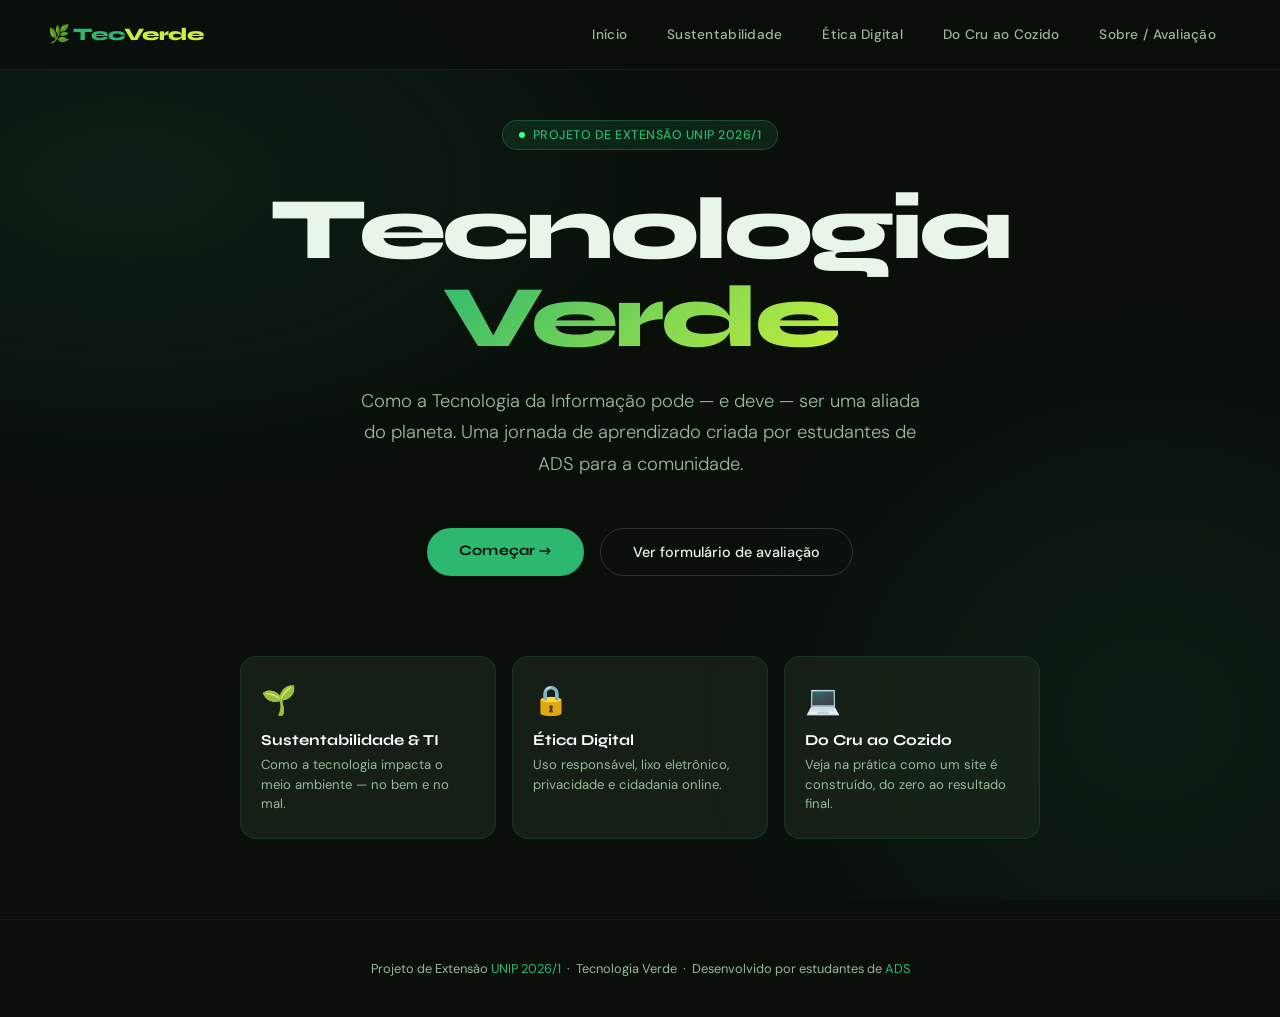
==== commit b5f792f4: "Feito a união dos arquivos em um unico projeto Apenas foi juntado e corrijido os arquivos" ====
--- a/index.html
+++ b/index.html
@@ -5,9 +5,9 @@
     <meta name="viewport" content="width=device-width, initial-scale=1.0" />
     <title>Tecnologia Verde — Como a TI pode ajudar o planeta</title>    
     <link href="https://fonts.googleapis.com/css2?family=Syne:wght@400;600;700;800&family=DM+Sans:ital,wght@0,300;0,400;0,500;1,300&display=swap" rel="stylesheet"/>
-    <link rel="stylesheet" href="style.css" />
-    <link rel="icon" type="image/png" href="plantar.png">
-    <script src="script.js"></script>
+    <link rel="stylesheet" href="./css/style.css" />
+    <link rel="icon" type="image/png" href="./view/plantar.png">
+    <script src="./js/script.js"></script>
 </head>
  <body>
    <!-- ════════════════ NAV ════════════════ -->
@@ -16,19 +16,19 @@
         🌿 Tec<span>Verde</span>
       </div>
       <div class="nav-links">
-        <a href="index.html" id="btn-inicio">
+        <a href="../index.html" id="btn-inicio">
           Início
         </a>
-        <a href="sustentabilidade.html" id="btn-sustentabilidade">
+        <a href="./view/sustentabilidade.html" id="btn-sustentabilidade">
           Sustentabilidade
         </a>
-        <a href="etica.html" id="btn-etica">
+        <a href="./view/etica.html" id="btn-etica">
           Ética Digital
         </a>
-        <a href="cru-ao-cozido.html" id="btn-html">
+        <a href="./view/cru-ao-cozido.html" id="btn-html">
           Do Cru ao Cozido
         </a>
-        <a href="sobre.html" id="btn-sobre">
+        <a href="./view/sobre.html" id="btn-sobre">
           Sobre / Avaliação
         </a>
       </div>
@@ -50,28 +50,28 @@
       </p>
 
       <div class="hero-btns">
-        <a class="btn-primario" href="sustentabilidade.html">
+        <a class="btn-primario" href="./view/sustentabilidade.html">
           Começar →
         </a>
-        <a class="btn-secundario" href="sobre.html">
+        <a class="btn-secundario" href="./view/sobre.html">
           Ver formulário de avaliação
         </a>
       </div>
 
       <div class="hero-cards">
-        <div class="hero-card" onclick="mostrarPagina('sustentabilidade')">
+          <div class="hero-card" onclick="window.location.href='./view/sustentabilidade.html'">
           <div class="icone">🌱</div>
           <h3>Sustentabilidade & TI</h3>
           <p>Como a tecnologia impacta o meio ambiente — no bem e no mal.</p>
         </div>
-        <div class="hero-card" onclick="mostrarPagina('etica')">
+          <div class="hero-card" onclick="window.location.href='./view/etica.html'">
           <div class="icone">🔒</div>
           <h3>Ética Digital</h3>
           <p>
             Uso responsável, lixo eletrônico, privacidade e cidadania online.
           </p>
         </div>
-        <div class="hero-card" onclick="mostrarPagina('html')">
+          <div class="hero-card" onclick="window.location.href='./view/cru-ao-cozido.html'">
           <div class="icone">💻</div>
           <h3>Do Cru ao Cozido</h3>
           <p>
--- a/css/style.css
+++ b/css/style.css
@@ -0,0 +1,856 @@
+/* ══════════════════════════════════════
+   VARIÁVEIS GLOBAIS
+   Paleta de cores e tokens do design
+══════════════════════════════════════ */
+:root {
+  --verde: #1a7a4a;
+  --verde-claro: #2db870;
+  --verde-neon: #39ff8a;
+  --preto: #0a0f0a;
+  --cinza-escuro: #111811;
+  --cinza: #1e2a1e;
+  --cinza-medio: #2d3d2d;
+  --texto: #e8f5e8;          /* cor principal do texto */
+  --texto-suave: #9ab89a;    /* texto secundário / placeholders */
+  --branco: #ffffff;
+  --amarelo: #c8f03a;
+  --azul: #3ab8c8;
+}
+
+/* 
+   RESET BÁSICO
+   Remove margens/paddings padrão do
+   navegador e aplica box-sizing global
+ */
+* {
+  margin: 0;
+  padding: 0;
+  box-sizing: border-box;
+}
+
+/* Rolagem suave ao navegar por âncoras */
+html {
+  scroll-behavior: smooth;
+}
+
+/* 
+   CORPO DA PÁGINA
+   Fonte, cor de fundo, cor do texto
+   e controle de overflow horizontal
+ */
+body {
+  font-family: "DM Sans", sans-serif;
+  background: var(--preto);
+  color: var(--texto);
+  min-height: 100vh;
+  overflow-x: hidden; /* evita scroll lateral indesejado */
+}
+
+/* 
+   FUNDO ANIMADO
+   Pseudo-elemento fixo que cria dois
+   gradientes radiais sobrepostos,
+   dando profundidade ao background
+ */
+body::before {
+  content: "";
+  position: fixed;
+  inset: 0; /* ocupa toda a viewport */
+  background:
+    radial-gradient(
+      ellipse 80% 60% at 10% 20%,       /* gradiente superior esquerdo */
+      rgba(26, 122, 74, 0.15) 0%,
+      transparent 60%
+    ),
+    radial-gradient(
+      ellipse 60% 80% at 90% 80%,       /* gradiente inferior direito */
+      rgba(45, 184, 112, 0.08) 0%,
+      transparent 60%
+    );
+  pointer-events: none; /* não bloqueia cliques */
+  z-index: 0;
+}
+
+/* 
+   NAVEGAÇÃO PRINCIPAL
+   Barra fixa no topo com blur de fundo
+   e borda sutil na parte inferior
+ */
+nav {
+  position: fixed;
+  top: 0;
+  left: 0;
+  right: 0;
+  z-index: 100; 
+  display: flex;
+  align-items: center;
+  justify-content: space-between;
+  padding: 18px 48px;
+  background: rgba(10, 15, 10, 0.85); 
+  backdrop-filter: blur(16px);         
+  border-bottom: 1px solid rgba(45, 184, 112, 0.15);
+}
+
+/* Logotipo da nav */
+.nav-logo {
+  font-family: "Syne", sans-serif;
+  font-weight: 800;
+  font-size: 1.1rem;
+  color: var(--verde-claro);
+  letter-spacing: -0.02em;
+  cursor: pointer;
+}
+/* Parte em destaque do logo (span interno) */
+.nav-logo span {
+  color: var(--amarelo);
+}
+
+/* Container dos links de navegação */
+.nav-links {
+  display: flex;
+  gap: 8px;
+}
+
+/* Links individuais da nav */
+.nav-links a {
+  text-decoration: none;
+  background: none;
+  border: none;
+  font-family: "DM Sans", sans-serif;
+  font-size: 0.85rem;
+  font-weight: 500;
+  color: var(--texto-suave);
+  padding: 8px 16px;
+  border-radius: 100px; 
+  cursor: pointer;
+  transition: all 0.2s;
+  letter-spacing: 0.02em;
+}
+/* Estado de hover e link ativo */
+.nav-links a:hover,
+.nav-links a.ativo {
+  background: rgba(45, 184, 112, 0.15);
+  color: var(--verde-claro);
+}
+
+/*
+   PÁGINAS / SEÇÕES PRINCIPAIS
+   Cada "página" fica oculta por padrão;
+   apenas a que tiver a classe .ativa
+   é exibida
+ */
+.pagina {
+  display: none;
+  min-height: 100vh;
+  position: relative;
+  z-index: 1;
+  padding-top: 80px; /* compensa a altura da nav fixa */
+}
+.pagina.ativa {
+  display: block;
+}
+
+/*
+   SEÇÃO HERO (INÍCIO)
+   Layout centralizado em coluna,
+   ocupa a viewport inteira
+*/
+#inicio {
+  display: none;
+  flex-direction: column;
+  align-items: center;
+  justify-content: center;
+  text-align: center;
+  padding: 120px 24px 80px;
+  min-height: 100vh;
+}
+#inicio.ativa {
+  display: flex;
+}
+
+/* Badge/etiqueta acima do título principal */
+.hero-badge {
+  display: inline-flex;
+  align-items: center;
+  gap: 8px;
+  background: rgba(45, 184, 112, 0.12);
+  border: 1px solid rgba(45, 184, 112, 0.3);
+  border-radius: 100px;
+  padding: 6px 16px;
+  font-size: 0.78rem;
+  color: var(--verde-claro);
+  font-weight: 500;
+  margin-bottom: 36px;
+  letter-spacing: 0.04em;
+  text-transform: uppercase;
+  animation: fadeDown 0.6s ease both;
+}
+/* Bolinha pulsante antes do texto do badge */
+.hero-badge::before {
+  content: "";
+  width: 6px;
+  height: 6px;
+  background: var(--verde-neon);
+  border-radius: 50%;
+  animation: pulso 2s infinite;
+}
+
+/* Animação de pulso da bolinha */
+@keyframes pulso {
+  0%, 100% { opacity: 1; transform: scale(1); }
+  50%       { opacity: 0.4; transform: scale(1.4); }
+}
+
+/* Título principal do hero */
+.hero-titulo {
+  font-family: "Syne", sans-serif;
+  font-size: clamp(2.8rem, 7vw, 5.5rem); /* fluido: min / preferido / max */
+  font-weight: 800;
+  line-height: 1;
+  letter-spacing: -0.04em;
+  margin-bottom: 24px;
+  animation: fadeUp 0.7s 0.1s ease both;
+}
+/* Trecho com gradiente de cor dentro do título */
+.hero-titulo .destaque {
+  background: linear-gradient(135deg, var(--verde-claro), var(--amarelo));
+  -webkit-background-clip: text;
+  -webkit-text-fill-color: transparent;
+  background-clip: text;
+}
+
+/* Subtítulo / descrição do hero */
+.hero-sub {
+  font-size: 1.15rem;
+  font-weight: 300;
+  color: var(--texto-suave);
+  max-width: 580px;
+  line-height: 1.7;
+  margin-bottom: 48px;
+  animation: fadeUp 0.7s 0.2s ease both;
+}
+
+/* Grupo de botões CTA */
+.hero-btns {
+  display: flex;
+  gap: 16px;
+  flex-wrap: wrap;
+  justify-content: center;
+  animation: fadeUp 0.7s 0.3s ease both;
+}
+
+/* Botão primário (fundo verde) */
+.btn-primario {
+  text-decoration: none;
+  background: var(--verde-claro);
+  color: var(--preto);
+  font-family: "Syne", sans-serif;
+  font-weight: 700;
+  font-size: 0.9rem;
+  padding: 14px 32px;
+  border-radius: 100px;
+  border: none;
+  cursor: pointer;
+  transition: all 0.2s;
+  letter-spacing: 0.02em;
+}
+.btn-primario:hover {
+  background: var(--verde-neon);
+  transform: translateY(-2px); /* leve flutuação no hover */
+}
+
+/* Botão secundário (contorno transparente) */
+.btn-secundario {
+  text-decoration: none;
+  background: transparent;
+  color: var(--texto);
+  font-family: "DM Sans", sans-serif;
+  font-weight: 500;
+  font-size: 0.9rem;
+  padding: 14px 32px;
+  border-radius: 100px;
+  border: 1px solid rgba(255, 255, 255, 0.15);
+  cursor: pointer;
+  transition: all 0.2s;
+}
+.btn-secundario:hover {
+  border-color: var(--verde-claro);
+  color: var(--verde-claro);
+}
+
+/* 
+   CARDS DO HERO
+   Grade de 3 colunas logo abaixo
+   dos botões CTA
+*/
+.hero-cards {
+  display: grid;
+  grid-template-columns: repeat(3, 1fr);
+  gap: 16px;
+  max-width: 800px;
+  width: 100%;
+  margin-top: 80px;
+  animation: fadeUp 0.7s 0.4s ease both;
+}
+/* Mobile: empilha em coluna única */
+@media (max-width: 640px) {
+  .hero-cards {
+    grid-template-columns: 1fr;
+  }
+}
+
+/* Card individual do hero */
+.hero-card {
+  background: rgba(30, 42, 30, 0.6);
+  border: 1px solid rgba(45, 184, 112, 0.15);
+  border-radius: 16px;
+  padding: 24px 20px;
+  text-align: left;
+  cursor: pointer;
+  transition: all 0.25s;
+}
+.hero-card:hover {
+  border-color: var(--verde-claro);
+  transform: translateY(-4px); /* levita ao passar o mouse */
+  background: rgba(30, 42, 30, 0.9);
+}
+.hero-card .icone {
+  font-size: 1.8rem;
+  margin-bottom: 12px;
+}
+.hero-card h3 {
+  font-family: "Syne", sans-serif;
+  font-size: 0.95rem;
+  font-weight: 700;
+  margin-bottom: 6px;
+  color: var(--branco);
+}
+.hero-card p {
+  font-size: 0.82rem;
+  color: var(--texto-suave);
+  line-height: 1.5;
+}
+
+/* 
+   SEÇÕES INTERNAS
+   Container centralizado com largura
+   máxima para o conteúdo das páginas
+ */
+.secao {
+  max-width: 900px;
+  margin: 0 auto;
+  padding: 60px 32px 80px;
+}
+
+/* Tag/etiqueta acima do título de cada seção */
+.secao-tag {
+  display: inline-block;
+  font-size: 0.72rem;
+  font-weight: 600;
+  letter-spacing: 0.1em;
+  text-transform: uppercase;
+  color: var(--verde-claro);
+  background: rgba(45, 184, 112, 0.1);
+  border: 1px solid rgba(45, 184, 112, 0.25);
+  padding: 4px 12px;
+  border-radius: 100px;
+  margin-bottom: 20px;
+}
+
+/* Título de cada seção interna */
+.secao-titulo {
+  font-family: "Syne", sans-serif;
+  font-size: clamp(2rem, 4vw, 3rem);
+  font-weight: 800;
+  letter-spacing: -0.03em;
+  line-height: 1.1;
+  margin-bottom: 16px;
+}
+/* Trecho em verde dentro do título */
+.secao-titulo .verde {
+  color: var(--verde-claro);
+}
+
+/* Parágrafo introdutório da seção */
+.secao-intro {
+  font-size: 1.05rem;
+  color: var(--texto-suave);
+  line-height: 1.8;
+  max-width: 680px;
+  margin-bottom: 48px;
+}
+
+/*
+   CARDS DE CONTEÚDO
+   Grade responsiva com colunas mínimas
+   de 260px
+ */
+.grid-cards {
+  display: grid;
+  gap: 20px;
+  grid-template-columns: repeat(auto-fit, minmax(260px, 1fr));
+}
+
+.card {
+  background: var(--cinza);
+  border: 1px solid rgba(45, 184, 112, 0.12);
+  border-radius: 20px;
+  padding: 28px 24px;
+  transition: all 0.25s;
+}
+.card:hover {
+  border-color: rgba(45, 184, 112, 0.4);
+  transform: translateY(-3px);
+}
+
+.card-emoji {
+  font-size: 2rem;
+  margin-bottom: 14px;
+  display: block;
+}
+.card h3 {
+  font-family: "Syne", sans-serif;
+  font-size: 1rem;
+  font-weight: 700;
+  margin-bottom: 10px;
+  color: var(--branco);
+}
+.card p {
+  font-size: 0.88rem;
+  color: var(--texto-suave);
+  line-height: 1.65;
+}
+
+/* Variações de destaque colorido para os cards */
+.card.destaque-verde  { border-color: rgba(45, 184, 112, 0.4);  background: rgba(26, 122, 74, 0.2); }
+.card.destaque-amarelo{ border-color: rgba(200, 240, 58, 0.3);  background: rgba(200, 240, 58, 0.06); }
+.card.destaque-azul   { border-color: rgba(58, 184, 200, 0.3);  background: rgba(58, 184, 200, 0.06); }
+
+/* 
+   BLOCO DE CÓDIGO
+   Simula um editor/terminal com
+   bolinhas coloridas no cabeçalho
+*/
+.codigo-bloco {
+  background: #0d1a0d;
+  border: 1px solid rgba(45, 184, 112, 0.2);
+  border-radius: 16px;
+  overflow: hidden;
+  margin: 32px 0;
+}
+.codigo-header {
+  display: flex;
+  align-items: center;
+  gap: 8px;
+  padding: 12px 20px;
+  background: rgba(45, 184, 112, 0.08);
+  border-bottom: 1px solid rgba(45, 184, 112, 0.1);
+}
+/* Bolinhas decorativas do "semáforo" de editor */
+.codigo-header span {
+  width: 12px;
+  height: 12px;
+  border-radius: 50%;
+}
+.dot-r { background: #ff5f56; } /* fechar */
+.dot-y { background: #ffbd2e; } /* minimizar */
+.dot-g { background: #27c93f; } /* maximizar */
+
+.codigo-label {
+  margin-left: 8px;
+  font-size: 0.78rem;
+  color: var(--texto-suave);
+  font-family: monospace;
+}
+
+/* Bloco de código em si */
+pre {
+  padding: 24px;
+  overflow-x: auto;
+  font-size: 0.85rem;
+  line-height: 1.7;
+  font-family: "Courier New", monospace;
+  color: #c8f03a;
+}
+
+/* Classes de syntax highlighting */
+.c-tag     { color: #569cd6; }  /* tags HTML/XML */
+.c-attr    { color: #9cdcfe; }  /* atributos */
+.c-val     { color: #ce9178; }  /* valores de atributos */
+.c-comment { color: #6a9955; font-style: italic; } /* comentários */
+.c-prop    { color: #9cdcfe; }  /* propriedades CSS/JS */
+.c-num     { color: #b5cea8; }  /* números */
+.c-sel     { color: #d7ba7d; }  /* seletores */
+.c-fn      { color: #dcdcaa; }  /* funções */
+.c-kw      { color: #c586c0; }  /* palavras-chave */
+
+/* 
+   LINHA DO TEMPO
+   Layout vertical com numeração circular e linha conectora
+ */
+.timeline {
+  display: flex;
+  flex-direction: column;
+  gap: 0;
+  margin: 40px 0;
+}
+.timeline-item {
+  display: grid; 
+  grid-template-columns: 80px 1fr; 
+  gap: 0;
+  position: relative;
+}
+/* Linha vertical conectando os itens (exceto o último) */
+.timeline-item:not(:last-child)::after {
+  content: "";
+  position: absolute;
+  left: 39px; 
+  top: 52px; 
+  bottom: 0; 
+  width: 2px; 
+  background: rgba(45, 184, 112, 0.2); 
+}
+.timeline-numero {
+  display: flex;
+  align-items: flex-start;
+  justify-content: center;
+  padding-top: 6px;
+}
+/* Círculo numerado */
+.timeline-numero span {
+  width: 40px;
+  height: 40px;
+  background: var(--cinza-medio);
+  border: 2px solid rgba(45, 184, 112, 0.3);
+  border-radius: 50%;
+  display: flex;
+  align-items: center;
+  justify-content: center;
+  font-family: "Syne", sans-serif;
+  font-weight: 800;
+  font-size: 0.9rem;
+  color: var(--verde-claro);
+  z-index: 1;
+  position: relative;
+}
+/* Conteúdo textual ao lado do número */
+.timeline-conteudo {
+  padding: 0 0 40px 24px;
+}
+.timeline-conteudo h3 {
+  font-family: "Syne", sans-serif;
+  font-weight: 700;
+  font-size: 1rem;
+  color: var(--branco);
+  margin-bottom: 6px;
+}
+.timeline-conteudo p {
+  font-size: 0.87rem;
+  color: var(--texto-suave);
+  line-height: 1.65;
+}
+/* Etiqueta colorida dentro de cada item da timeline */
+.timeline-conteudo .tl-tag {
+  display: inline-block;
+  font-size: 0.7rem;
+  background: rgba(45, 184, 112, 0.12);
+  border: 1px solid rgba(45, 184, 112, 0.25);
+  color: var(--verde-claro);
+  padding: 2px 10px;
+  border-radius: 100px;
+  margin-bottom: 8px;
+  font-weight: 500;
+  letter-spacing: 0.04em;
+}
+
+/* 
+   PÁGINA DE QR CODE
+   Caixa centralizada com input de URL
+   e exibição do QR gerado
+ */
+.qr-box {
+  display: flex;
+  flex-direction: column;
+  align-items: center;
+  gap: 24px;
+  background: var(--cinza);
+  border: 1px solid rgba(45, 184, 112, 0.2);
+  border-radius: 24px;
+  padding: 48px 40px;
+  text-align: center;
+  max-width: 480px;
+  margin: 0 auto;
+}
+
+/* Placeholder visual antes do QR ser gerado */
+.qr-placeholder {
+  width: 200px;
+  height: 200px;
+  background: var(--branco);
+  border-radius: 16px;
+  display: flex;
+  align-items: center;
+  justify-content: center;
+  flex-direction: column;
+  gap: 8px;
+  font-size: 0.8rem;
+  color: #555;
+  padding: 16px;
+  text-align: center;
+}
+.qr-placeholder svg {
+  width: 120px;
+  height: 120px;
+}
+
+.qr-instrucao {
+  font-size: 0.85rem;
+  color: var(--texto-suave);
+  line-height: 1.6;
+}
+
+/* Exibe o link gerado em formato de código */
+.qr-link {
+  font-size: 0.8rem;
+  color: var(--verde-claro);
+  word-break: break-all; /* quebra URLs longas */
+  background: rgba(45, 184, 112, 0.08);
+  padding: 8px 16px;
+  border-radius: 8px;
+  font-family: monospace;
+}
+
+/* Campo de input para digitar a URL */
+.input-link {
+  width: 100%;
+  padding: 12px 16px;
+  background: var(--cinza-escuro);
+  border: 1px solid rgba(45, 184, 112, 0.25);
+  border-radius: 10px;
+  color: var(--texto);
+  font-family: "DM Sans", sans-serif;
+  font-size: 0.9rem;
+  outline: none;
+  transition: border 0.2s;
+}
+.input-link:focus {
+  border-color: var(--verde-claro); /* borda acende ao focar */
+}
+.input-link::placeholder {
+  color: var(--texto-suave);
+}
+
+/* Botão de gerar QR */
+.btn-gerar {
+  background: var(--verde-claro);
+  color: var(--preto);
+  font-family: "Syne", sans-serif;
+  font-weight: 700;
+  font-size: 0.88rem;
+  padding: 12px 28px;
+  border-radius: 100px;
+  border: none;
+  cursor: pointer;
+  transition: all 0.2s;
+  width: 100%;
+}
+.btn-gerar:hover {
+  background: var(--verde-neon);
+}
+
+/* Imagem do QR gerado (oculta até ser criado) */
+#qr-gerado {
+  width: 200px;
+  height: 200px;
+  display: none;
+  border-radius: 12px;
+}
+
+/* 
+   SEÇÃO SOBRE O PROJETO
+   Grade 2x2 com informações do projeto
+*/
+.sobre-grid {
+  display: grid;
+  grid-template-columns: 1fr 1fr;
+  gap: 20px;
+  margin: 32px 0;
+}
+/* Mobile: empilha em coluna única */
+@media (max-width: 640px) {
+  .sobre-grid {
+    grid-template-columns: 1fr;
+  }
+}
+
+.sobre-item {
+  background: var(--cinza);
+  border-radius: 16px;
+  padding: 24px;
+  border: 1px solid rgba(45, 184, 112, 0.1);
+}
+.sobre-item h4 {
+  font-family: "Syne", sans-serif;
+  font-size: 0.85rem;
+  font-weight: 700;
+  color: var(--verde-claro);
+  text-transform: uppercase;
+  letter-spacing: 0.06em;
+  margin-bottom: 10px;
+}
+.sobre-item p,
+.sobre-item ul {
+  font-size: 0.87rem;
+  color: var(--texto-suave);
+  line-height: 1.7;
+}
+.sobre-item ul {
+  padding-left: 18px;
+}
+.sobre-item li {
+  margin-bottom: 4px;
+}
+
+/*
+   RODAPÉ
+*/
+footer {
+  text-align: center;
+  padding: 40px;
+  font-size: 0.8rem;
+  color: var(--texto-suave);
+  border-top: 1px solid rgba(45, 184, 112, 0.1);
+  position: relative;
+  z-index: 1;
+}
+footer span {
+  color: var(--verde-claro);
+}
+
+/*
+   ANIMAÇÕES GLOBAIS
+*/
+
+/* Sobe e aparece (entradas de baixo para cima) */
+@keyframes fadeUp {
+  from { opacity: 0; transform: translateY(24px); }
+  to   { opacity: 1; transform: translateY(0); }
+}
+
+/* Desce e aparece (entradas de cima para baixo) */
+@keyframes fadeDown {
+  from { opacity: 0; transform: translateY(-16px); }
+  to   { opacity: 1; transform: translateY(0); }
+}
+
+/* Classe utilitária para aplicar fadeUp em qualquer elemento */
+.anima   { animation: fadeUp 0.5s ease both; }
+.delay-1 { animation-delay: 0.1s; }
+.delay-2 { animation-delay: 0.2s; }
+.delay-3 { animation-delay: 0.3s; }
+
+/* Linha divisória horizontal */
+.divisor {
+  height: 1px;
+  background: rgba(45, 184, 112, 0.12);
+  margin: 40px 0;
+}
+
+/* 
+   Pills / Etiquetas inline coloridas
+.pill {
+  display: inline-block;
+  padding: 2px 10px;
+  border-radius: 100px;
+  font-size: 0.78rem;
+  font-weight: 600;
+}
+.pill-verde   { background: rgba(45, 184, 112, 0.15); color: var(--verde-claro); }
+.pill-amarelo { background: rgba(200, 240, 58, 0.12);  color: var(--amarelo); }
+.pill-azul    { background: rgba(58, 184, 200, 0.12);  color: var(--azul); }
+
+/*
+   LINHA DE ESTATÍSTICAS (STAT ROW)
+   Grade de 3 colunas com números
+   em destaque
+*/
+
+.stat-row {
+  display: grid;
+  grid-template-columns: repeat(3, 1fr);
+  gap: 16px;
+  margin: 32px 0;
+}
+/* Mobile: empilha em coluna única */
+@media (max-width: 520px) {
+  .stat-row {
+    grid-template-columns: 1fr;
+  }
+}
+
+.stat-box {
+  background: var(--cinza);
+  border-radius: 16px;
+  padding: 24px;
+  border: 1px solid rgba(45, 184, 112, 0.1);
+  text-align: center;
+}
+.stat-numero {
+  font-family: "Syne", sans-serif;
+  font-size: 2.2rem;
+  font-weight: 800;
+  color: var(--verde-claro);
+}
+.stat-label {
+  font-size: 0.82rem;
+  color: var(--texto-suave);
+  margin-top: 4px;
+}
+
+/*
+   INDICADOR DE SCROLL
+   Linha animada que sugere rolar a página
+ */
+.scroll-hint {
+  margin-top: 60px;
+  display: flex;
+  flex-direction: column;
+  align-items: center;
+  gap: 8px;
+  color: var(--texto-suave);
+  font-size: 0.78rem;
+  animation: fadeUp 1s 0.8s both;
+}
+/* Linha vertical que cresce e encolhe */
+.scroll-hint::after {
+  content: "";
+  width: 1px;
+  height: 40px;
+  background: linear-gradient(to bottom, var(--verde-claro), transparent);
+  animation: scroll-line 1.5s infinite;
+}
+@keyframes scroll-line {
+  0%  { transform: scaleY(0); transform-origin: top; }
+  50% { transform: scaleY(1); transform-origin: top; }
+  51% { transform: scaleY(1); transform-origin: bottom; }
+  100%{ transform: scaleY(0); transform-origin: bottom; }
+}
+
+/*
+   RESPONSIVIDADE — NAV (mobile)
+   */
+@media (max-width: 640px) {
+  nav {
+    padding: 14px 20px; /* reduz padding lateral */
+  }
+  .nav-links a {
+    padding: 6px 10px;
+    font-size: 0.78rem;
+  }
+  .secao {
+    padding: 40px 20px 60px;
+  }
+  .hero-titulo {
+    font-size: 2.4rem; /* título menor em mobile */
+  }
+}
